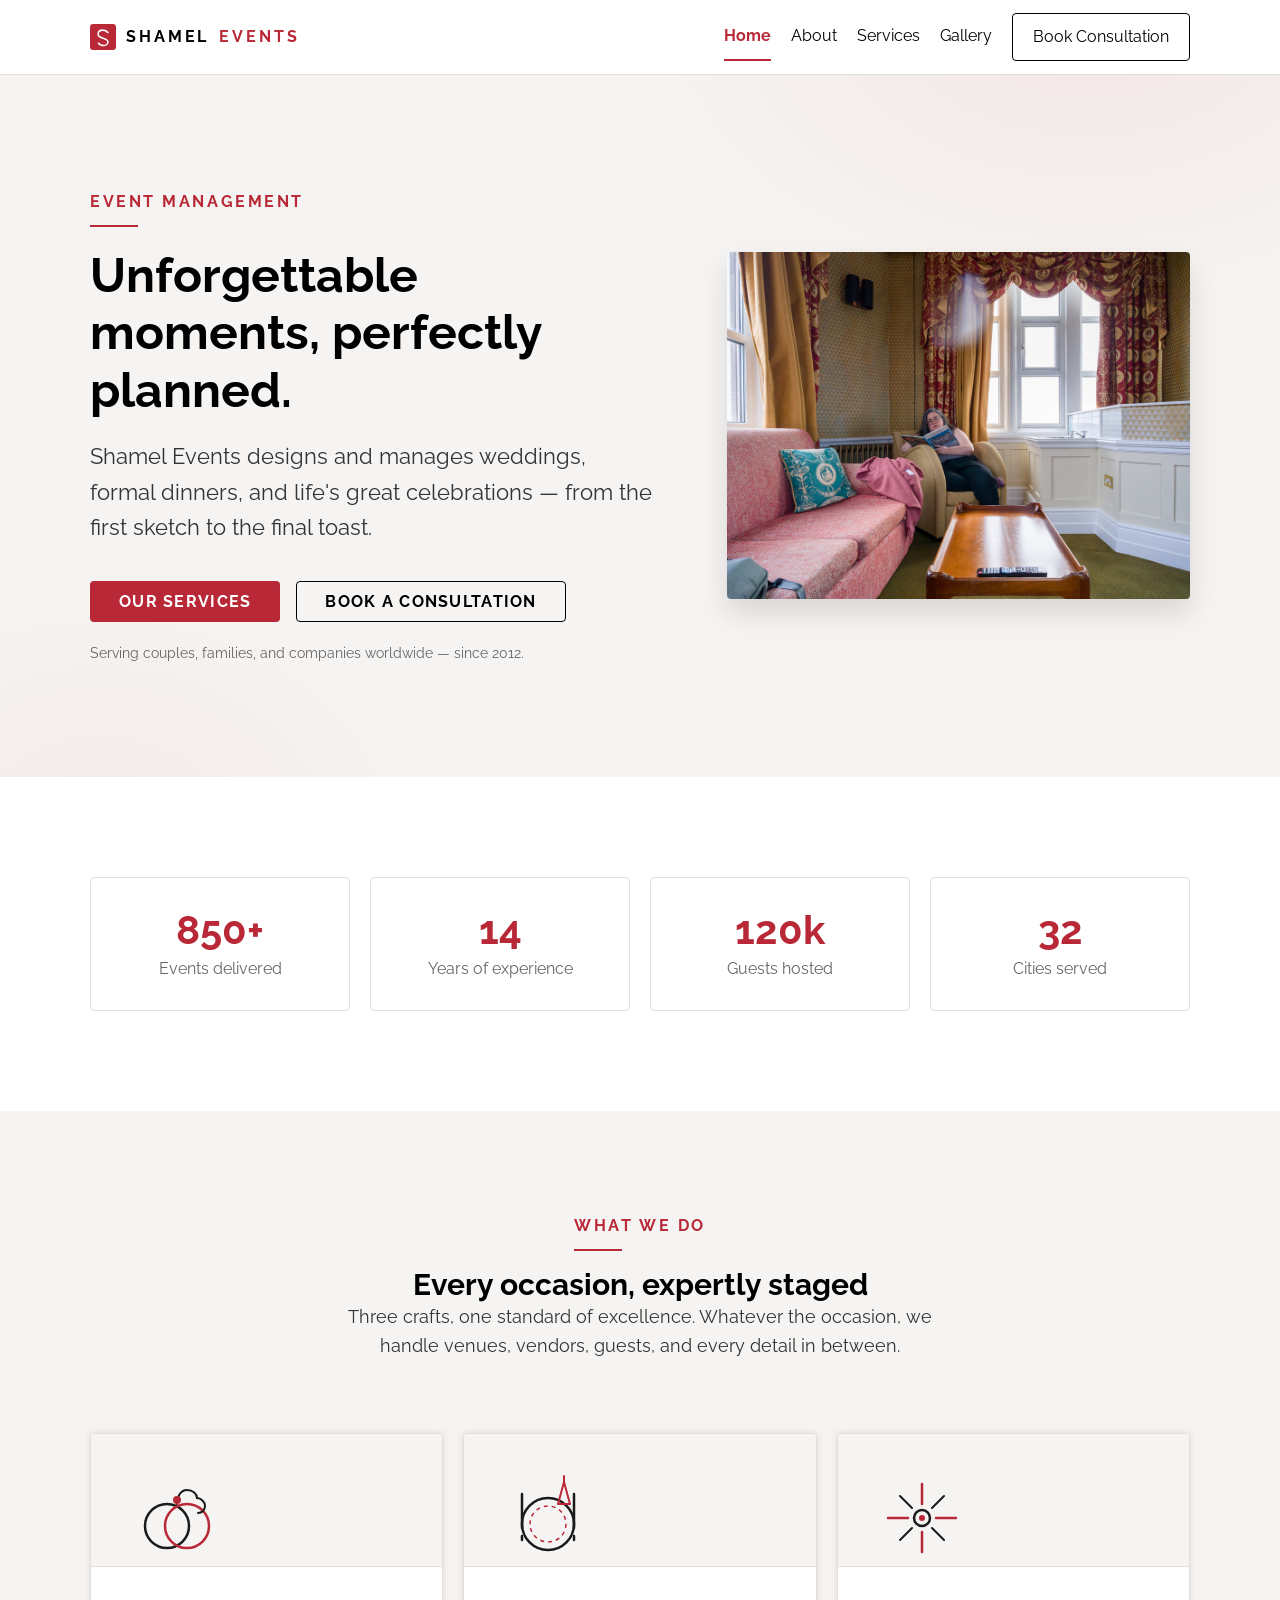
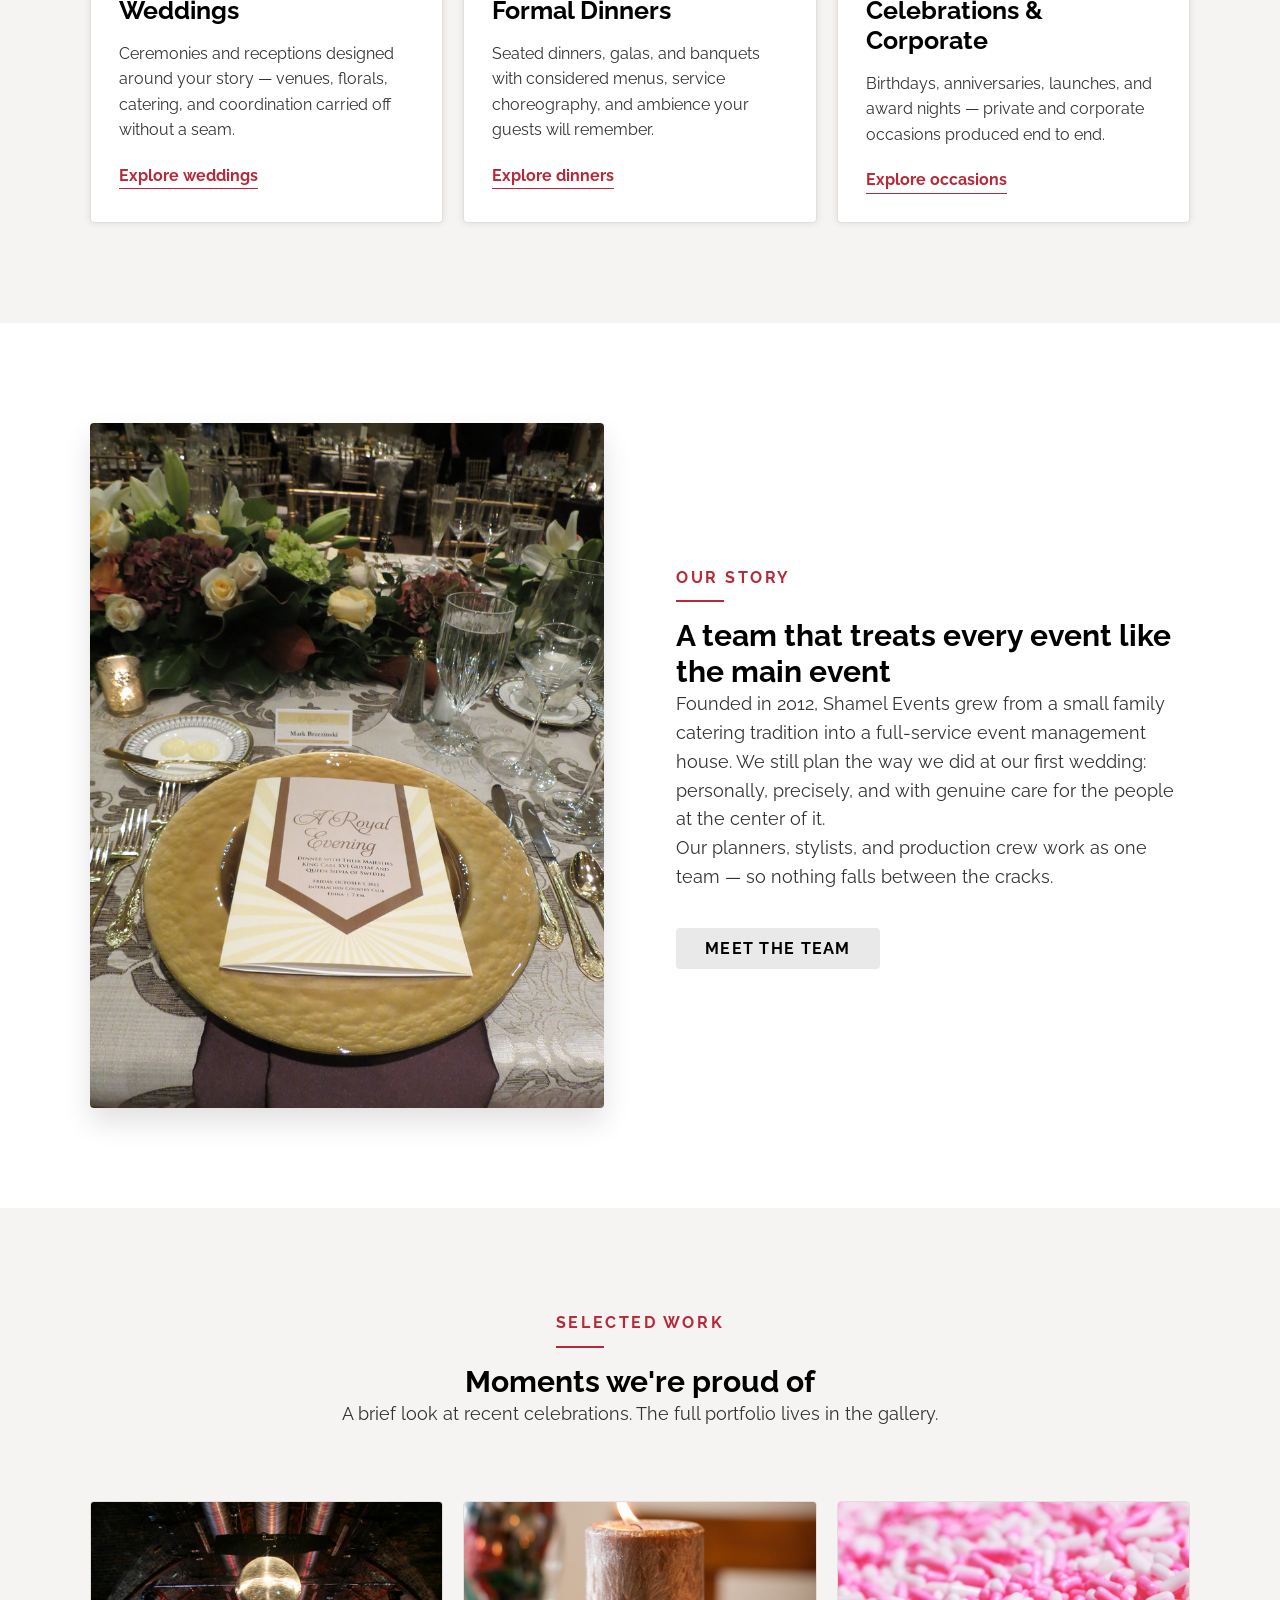
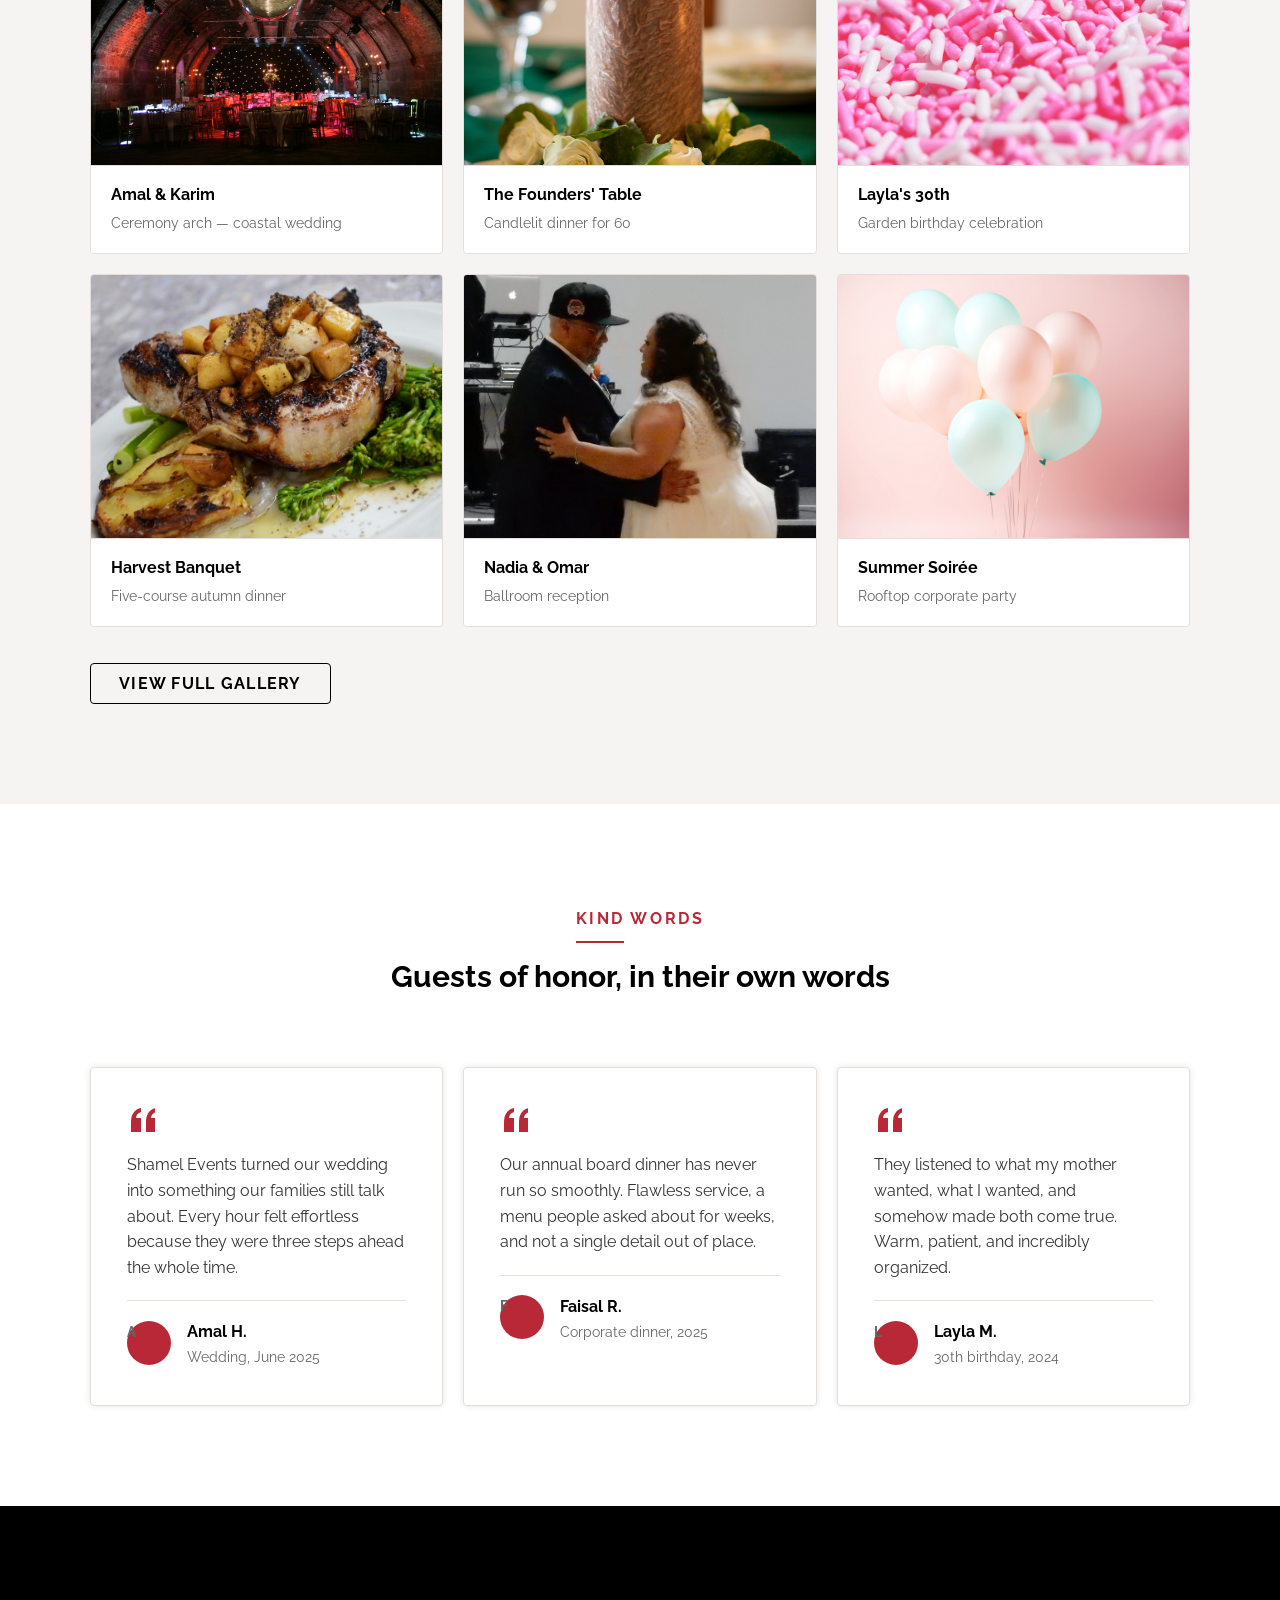
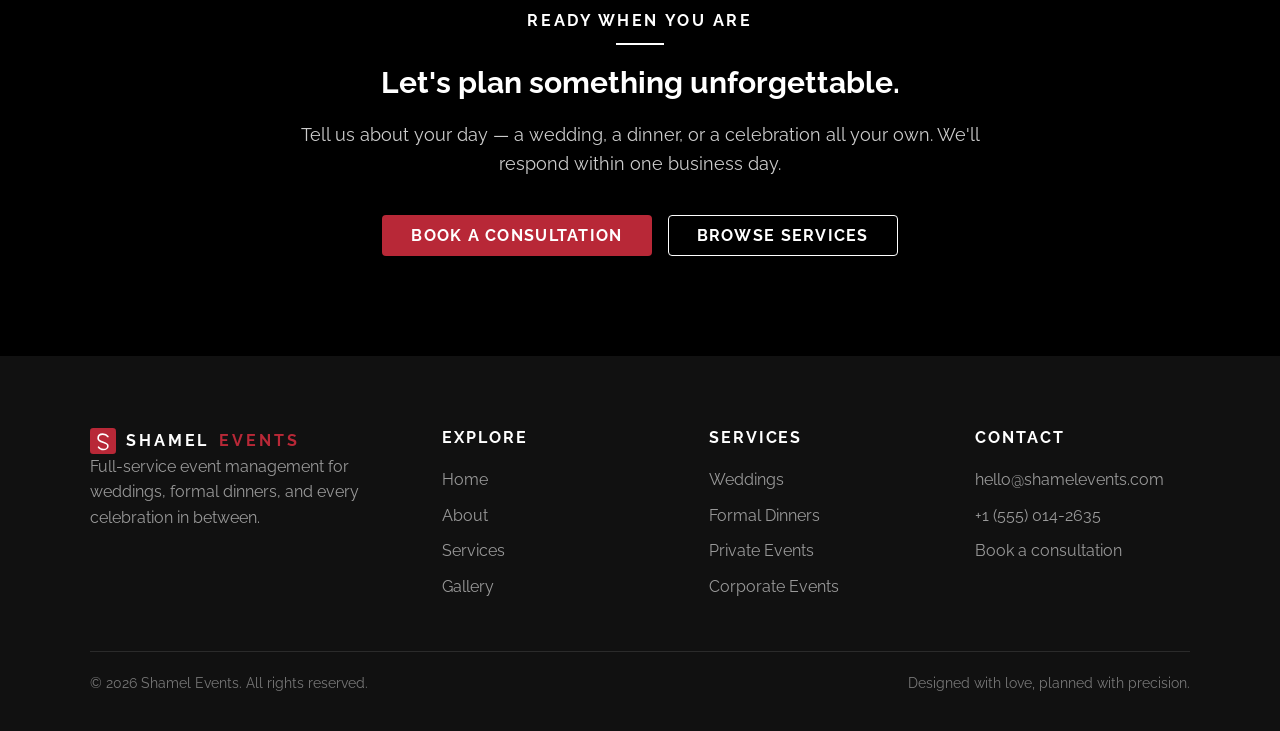
==== index.html @ ea300f50 "Initial commit: Shamel Events website" ====
<!DOCTYPE html>
<html lang="en">
<head>
  <meta charset="UTF-8">
  <meta name="viewport" content="width=device-width, initial-scale=1.0">
  <title>Shamel Events — Event Management for Weddings, Dinners &amp; Celebrations</title>
  <meta name="description" content="Shamel Events is a full-service event management company crafting unforgettable weddings, formal dinners, private parties, and corporate occasions.">
  <link rel="icon" type="image/svg+xml" href="assets/favicon.svg">
  <link rel="preconnect" href="https://fonts.googleapis.com">
  <link rel="preconnect" href="https://fonts.gstatic.com" crossorigin>
  <link href="https://fonts.googleapis.com/css2?family=Raleway:wght@400;600;700&display=swap" rel="stylesheet">
  <link rel="stylesheet" href="css/styles.css">
</head>
<body>

  <header class="site-header">
    <div class="container site-header-inner">
      <a class="brand" href="index.html" aria-label="Shamel Events — home">
        <svg class="brand-mark" viewBox="0 0 64 64" aria-hidden="true">
          <rect width="64" height="64" rx="8" fill="#b82837"/>
          <path d="M44 21c-3-4-8-6-12.5-6C25 15 20 19 20 25c0 12 24 8 24 19 0 5-5 9-11 9-5 0-9.5-2-12-6" fill="none" stroke="#ffffff" stroke-width="4" stroke-linecap="round"/>
        </svg>
        Shamel <em>Events</em>
      </a>
      <button class="nav-toggle" aria-expanded="false" aria-controls="primary-nav" aria-label="Toggle navigation">
        <span></span><span></span><span></span>
      </button>
      <nav class="site-nav" id="primary-nav" aria-label="Primary">
        <a href="index.html" aria-current="page">Home</a>
        <a href="about.html">About</a>
        <a href="services.html">Services</a>
        <a href="gallery.html">Gallery</a>
        <a class="nav-cta" href="contact.html">Book Consultation</a>
      </nav>
    </div>
  </header>

  <main>

    <!-- Hero -->
    <section class="hero" aria-labelledby="hero-title">
      <div class="container hero-inner">
        <div>
          <p class="eyebrow">Event Management</p>
          <h1 class="display" id="hero-title">Unforgettable moments, perfectly planned.</h1>
          <p class="lead">Shamel Events designs and manages weddings, formal dinners, and life's great celebrations — from the first sketch to the final toast.</p>
          <div class="hero-actions">
            <a class="btn btn-primary" href="services.html">Our Services</a>
            <a class="btn btn-outline" href="contact.html">Book a Consultation</a>
          </div>
          <p class="hero-note">Serving couples, families, and companies worldwide — since 2012.</p>
        </div>
        <div class="hero-art">
          <img src="assets/img/hero.jpg" alt="Elegant reception set up in a grand hall" width="1024" height="768">
        </div>
      </div>
    </section>

    <!-- Stats -->
    <section class="section" aria-label="Shamel Events in numbers">
      <div class="container">
        <div class="stats reveal">
          <div class="stat"><b>850+</b><span>Events delivered</span></div>
          <div class="stat"><b>14</b><span>Years of experience</span></div>
          <div class="stat"><b>120k</b><span>Guests hosted</span></div>
          <div class="stat"><b>32</b><span>Cities served</span></div>
        </div>
      </div>
    </section>

    <!-- Services -->
    <section class="section section-alt" aria-labelledby="services-title">
      <div class="container">
        <div class="section-head center">
          <p class="eyebrow">What We Do</p>
          <h2 class="section-title" id="services-title">Every occasion, expertly staged</h2>
          <p>Three crafts, one standard of excellence. Whatever the occasion, we handle venues, vendors, guests, and every detail in between.</p>
        </div>
        <div class="grid grid-3">
          <article class="card reveal">
            <div class="card-art">
              <img src="assets/icon-wedding.svg" alt="" width="96" height="96">
            </div>
            <div class="card-body">
              <h3>Weddings</h3>
              <p>Ceremonies and receptions designed around your story — venues, florals, catering, and coordination carried off without a seam.</p>
              <a class="card-link" href="services.html#weddings">Explore weddings</a>
            </div>
          </article>
          <article class="card reveal">
            <div class="card-art">
              <img src="assets/icon-dinner.svg" alt="" width="96" height="96">
            </div>
            <div class="card-body">
              <h3>Formal Dinners</h3>
              <p>Seated dinners, galas, and banquets with considered menus, service choreography, and ambience your guests will remember.</p>
              <a class="card-link" href="services.html#dinners">Explore dinners</a>
            </div>
          </article>
          <article class="card reveal">
            <div class="card-art">
              <img src="assets/icon-celebration.svg" alt="" width="96" height="96">
            </div>
            <div class="card-body">
              <h3>Celebrations &amp; Corporate</h3>
              <p>Birthdays, anniversaries, launches, and award nights — private and corporate occasions produced end to end.</p>
              <a class="card-link" href="services.html#occasions">Explore occasions</a>
            </div>
          </article>
        </div>
      </div>
    </section>

    <!-- About teaser -->
    <section class="section" aria-labelledby="about-teaser-title">
      <div class="container split">
        <div class="hero-art reveal">
          <img src="assets/img/story.jpg" alt="Long table formally set for a dinner celebration" width="768" height="1024" loading="lazy">
        </div>
        <div class="reveal">
          <p class="eyebrow">Our Story</p>
          <h2 class="section-title" id="about-teaser-title">A team that treats every event like the main event</h2>
          <p>Founded in 2012, Shamel Events grew from a small family catering tradition into a full-service event management house. We still plan the way we did at our first wedding: personally, precisely, and with genuine care for the people at the center of it.</p>
          <p>Our planners, stylists, and production crew work as one team — so nothing falls between the cracks.</p>
          <div class="hero-actions">
            <a class="btn btn-default" href="about.html">Meet the Team</a>
          </div>
        </div>
      </div>
    </section>

    <!-- Gallery preview -->
    <section class="section section-alt" aria-labelledby="gallery-title">
      <div class="container">
        <div class="section-head center">
          <p class="eyebrow">Selected Work</p>
          <h2 class="section-title" id="gallery-title">Moments we're proud of</h2>
          <p>A brief look at recent celebrations. The full portfolio lives in the gallery.</p>
        </div>
        <div class="gallery-grid reveal">
          <figure class="gallery-item">
            <div class="gallery-art"><img src="assets/img/arch.jpg" alt="Wedding ceremony arch framed with flowers" loading="lazy"></div>
            <figcaption><b>Amal &amp; Karim</b><span>Ceremony arch — coastal wedding</span></figcaption>
          </figure>
          <figure class="gallery-item">
            <div class="gallery-art"><img src="assets/img/candles.jpg" alt="Candlelit dinner table set for the evening" loading="lazy"></div>
            <figcaption><b>The Founders' Table</b><span>Candlelit dinner for 60</span></figcaption>
          </figure>
          <figure class="gallery-item">
            <div class="gallery-art"><img src="assets/img/cake.jpg" alt="Birthday cake decorated with sprinkles" loading="lazy"></div>
            <figcaption><b>Layla's 30th</b><span>Garden birthday celebration</span></figcaption>
          </figure>
          <figure class="gallery-item">
            <div class="gallery-art"><img src="assets/img/cloche.jpg" alt="Plated dinner course at a formal table" loading="lazy"></div>
            <figcaption><b>Harvest Banquet</b><span>Five-course autumn dinner</span></figcaption>
          </figure>
          <figure class="gallery-item">
            <div class="gallery-art"><img src="assets/img/dance.jpg" alt="Bride and groom sharing their first dance" loading="lazy"></div>
            <figcaption><b>Nadia &amp; Omar</b><span>Ballroom reception</span></figcaption>
          </figure>
          <figure class="gallery-item">
            <div class="gallery-art"><img src="assets/img/balloons.jpg" alt="Balloons at a birthday celebration" loading="lazy"></div>
            <figcaption><b>Summer Soirée</b><span>Rooftop corporate party</span></figcaption>
          </figure>
        </div>
        <div class="hero-actions">
          <a class="btn btn-outline" href="gallery.html">View Full Gallery</a>
        </div>
      </div>
    </section>

    <!-- Testimonials -->
    <section class="section" aria-labelledby="testimonials-title">
      <div class="container">
        <div class="section-head center">
          <p class="eyebrow">Kind Words</p>
          <h2 class="section-title" id="testimonials-title">Guests of honor, in their own words</h2>
        </div>
        <div class="grid grid-3">
          <blockquote class="quote reveal">
            <svg class="quote-mark" viewBox="0 0 28 28" aria-hidden="true"><path d="M4 18c0-8 4-13 10-14v4c-3 1-5 3-5 6h5v14H4V18zm15 0c0-8 4-13 10-14v4c-3 1-5 3-5 6h5v14h-10V18z" fill="currentColor"/></svg>
            <p>Shamel Events turned our wedding into something our families still talk about. Every hour felt effortless because they were three steps ahead the whole time.</p>
            <footer>
              <span class="quote-avatar" aria-hidden="true">A</span>
              <div><cite>Amal H.</cite><span>Wedding, June 2025</span></div>
            </footer>
          </blockquote>
          <blockquote class="quote reveal">
            <svg class="quote-mark" viewBox="0 0 28 28" aria-hidden="true"><path d="M4 18c0-8 4-13 10-14v4c-3 1-5 3-5 6h5v14H4V18zm15 0c0-8 4-13 10-14v4c-3 1-5 3-5 6h5v14h-10V18z" fill="currentColor"/></svg>
            <p>Our annual board dinner has never run so smoothly. Flawless service, a menu people asked about for weeks, and not a single detail out of place.</p>
            <footer>
              <span class="quote-avatar" aria-hidden="true">F</span>
              <div><cite>Faisal R.</cite><span>Corporate dinner, 2025</span></div>
            </footer>
          </blockquote>
          <blockquote class="quote reveal">
            <svg class="quote-mark" viewBox="0 0 28 28" aria-hidden="true"><path d="M4 18c0-8 4-13 10-14v4c-3 1-5 3-5 6h5v14H4V18zm15 0c0-8 4-13 10-14v4c-3 1-5 3-5 6h5v14h-10V18z" fill="currentColor"/></svg>
            <p>They listened to what my mother wanted, what I wanted, and somehow made both come true. Warm, patient, and incredibly organized.</p>
            <footer>
              <span class="quote-avatar" aria-hidden="true">L</span>
              <div><cite>Layla M.</cite><span>30th birthday, 2024</span></div>
            </footer>
          </blockquote>
        </div>
      </div>
    </section>

    <!-- CTA band -->
    <section class="cta-band" aria-labelledby="cta-title">
      <div class="container">
        <p class="eyebrow">Ready When You Are</p>
        <h2 id="cta-title">Let's plan something unforgettable.</h2>
        <p>Tell us about your day — a wedding, a dinner, or a celebration all your own. We'll respond within one business day.</p>
        <div class="hero-actions">
          <a class="btn btn-primary" href="contact.html">Book a Consultation</a>
          <a class="btn btn-inverse" href="services.html">Browse Services</a>
        </div>
      </div>
    </section>

  </main>

  <footer class="site-footer">
    <div class="container">
      <div class="footer-grid">
        <div class="footer-brand">
          <a class="brand" href="index.html">
            <svg class="brand-mark" viewBox="0 0 64 64" aria-hidden="true">
              <rect width="64" height="64" rx="8" fill="#b82837"/>
              <path d="M44 21c-3-4-8-6-12.5-6C25 15 20 19 20 25c0 12 24 8 24 19 0 5-5 9-11 9-5 0-9.5-2-12-6" fill="none" stroke="#ffffff" stroke-width="4" stroke-linecap="round"/>
            </svg>
            Shamel <em>Events</em>
          </a>
          <p>Full-service event management for weddings, formal dinners, and every celebration in between.</p>
        </div>
        <div>
          <h4>Explore</h4>
          <ul>
            <li><a href="index.html">Home</a></li>
            <li><a href="about.html">About</a></li>
            <li><a href="services.html">Services</a></li>
            <li><a href="gallery.html">Gallery</a></li>
          </ul>
        </div>
        <div>
          <h4>Services</h4>
          <ul>
            <li><a href="services.html#weddings">Weddings</a></li>
            <li><a href="services.html#dinners">Formal Dinners</a></li>
            <li><a href="services.html#occasions">Private Events</a></li>
            <li><a href="services.html#occasions">Corporate Events</a></li>
          </ul>
        </div>
        <div>
          <h4>Contact</h4>
          <ul>
            <li><a href="mailto:hello@shamelevents.com">hello@shamelevents.com</a></li>
            <li><a href="tel:+15550142635">+1 (555) 014-2635</a></li>
            <li><a href="contact.html">Book a consultation</a></li>
          </ul>
        </div>
      </div>
      <div class="footer-bottom">
        <p>&copy; 2026 Shamel Events. All rights reserved.</p>
        <p>Designed with love, planned with precision.</p>
      </div>
    </div>
  </footer>

  <script src="js/main.js"></script>
</body>
</html>
---- css/styles.css ----
/* ==========================================================================
   Shamel Events — Design System
   Brand language extracted from auristudio.com (Dembrandt)
   ========================================================================== */

/* --------------------------------------------------------------------------
   1. Design tokens
   -------------------------------------------------------------------------- */
:root {
  /* Colors */
  --color-primary: #b82837;
  --color-primary-hover: #dd3042;
  --color-primary-dark: #802121;
  --color-text: #000000;
  --color-text-soft: #333333;
  --color-text-muted: #666666;
  --color-bg: #ffffff;
  --color-bg-alt: #f6f4f2;
  --color-surface: #e9e9e9;
  --color-border: #cccccc;
  --color-border-soft: #e3ded9;
  --color-focus: #cc3300;

  /* Typography */
  --font-family: "Raleway", "Open Sans", "Helvetica Neue", Helvetica, Arial, sans-serif;
  --text-display-size: 48px;
  --text-h1-size: 40px;
  --text-h2-size: 30px;
  --text-h3-size: 25px;
  --text-lead-size: 22px;
  --text-body-size: 18px;
  --text-small-size: 16px;
  --text-caption-size: 14px;
  --text-btn-size: 20px;
  --leading-tight: 1.2;
  --leading-body: 1.6;

  /* Spacing — 4px base grid */
  --space-1: 4px;
  --space-2: 8px;
  --space-3: 12px;
  --space-4: 16px;
  --space-5: 20px;
  --space-7: 28px;
  --space-9: 36px;
  --space-13: 52px;
  --space-18: 72px;
  --space-25: 100px;
  --space-28: 112px;
  --gutter: 20px;
  --container: 1140px;

  /* Shape */
  --radius: 4px;

  /* Elevation */
  --shadow-card: 0 0 7px rgba(0, 0, 0, 0.1);
  --shadow-deep: 0 0 11px rgba(0, 0, 0, 0.5);

  /* Motion */
  --duration-fast: 0.1s;
  --duration: 0.2s;
  --duration-slow: 0.3s;
  --duration-slower: 0.5s;
  --ease: ease-in-out;

  /* Structure */
  --header-height: 74px;
}

/* --------------------------------------------------------------------------
   2. Base & reset
   -------------------------------------------------------------------------- */
*,
*::before,
*::after {
  box-sizing: border-box;
  margin: 0;
  padding: 0;
}

html {
  scroll-behavior: smooth;
  -webkit-text-size-adjust: 100%;
}

body {
  font-family: var(--font-family);
  font-size: var(--text-body-size);
  font-weight: 400;
  line-height: var(--leading-body);
  color: var(--color-text-soft);
  background-color: var(--color-bg);
  -webkit-font-smoothing: antialiased;
}

img,
svg {
  display: block;
  max-width: 100%;
}

ul,
ol {
  list-style: none;
}

a {
  color: var(--color-primary);
  text-decoration: none;
  transition: color var(--duration) var(--ease);
}

a:hover {
  color: var(--color-primary-hover);
}

:focus-visible {
  outline: 2px solid var(--color-primary);
  outline-offset: 2px;
}

::selection {
  background: var(--color-primary);
  color: #ffffff;
}

/* --------------------------------------------------------------------------
   3. Typography
   -------------------------------------------------------------------------- */
h1,
h2,
h3,
h4,
h5,
h6 {
  font-weight: 700;
  line-height: var(--leading-tight);
  color: var(--color-text);
}

.display {
  font-size: var(--text-display-size);
  font-weight: 700;
  line-height: var(--leading-tight);
}

h1 {
  font-size: var(--text-h1-size);
}

h2 {
  font-size: var(--text-h2-size);
}

h3 {
  font-size: var(--text-h3-size);
}

h4 {
  font-size: 20px;
}

.lead {
  font-size: var(--text-lead-size);
  line-height: var(--leading-body);
}

.small {
  font-size: var(--text-small-size);
}

.caption {
  font-size: var(--text-caption-size);
  line-height: 1.43;
  color: var(--color-text-muted);
}

.eyebrow {
  display: inline-block;
  font-size: var(--text-small-size);
  font-weight: 700;
  letter-spacing: 0.16em;
  text-transform: uppercase;
  color: var(--color-primary);
}

.eyebrow::after {
  content: "";
  display: block;
  width: 48px;
  height: 2px;
  margin-top: 10px;
  background: var(--color-primary);
}

.section-title {
  margin-top: var(--space-4);
}

.text-center {
  text-align: center;
}

.text-center .eyebrow::after {
  margin-left: auto;
  margin-right: auto;
}

/* --------------------------------------------------------------------------
   4. Layout
   -------------------------------------------------------------------------- */
.container {
  width: 100%;
  max-width: var(--container);
  margin-inline: auto;
  padding-inline: var(--gutter);
}

.section {
  padding-block: var(--space-25);
}

.section-alt {
  background: var(--color-bg-alt);
}

.section-head {
  max-width: 640px;
  margin-bottom: var(--space-18);
}

.section-head.center {
  margin-inline: auto;
  text-align: center;
}

.grid {
  display: grid;
  gap: var(--space-5);
}

.grid-3 {
  grid-template-columns: repeat(3, 1fr);
}

.grid-2 {
  grid-template-columns: repeat(2, 1fr);
}

.grid-4 {
  grid-template-columns: repeat(4, 1fr);
}

.split {
  display: grid;
  grid-template-columns: repeat(2, 1fr);
  gap: var(--space-18);
  align-items: center;
}

/* --------------------------------------------------------------------------
   5. Buttons
   -------------------------------------------------------------------------- */
.btn {
  display: inline-block;
  padding: 10px var(--space-7);
  border: 1px solid transparent;
  border-radius: var(--radius);
  font-family: var(--font-family);
  font-size: var(--text-small-size);
  font-weight: 700;
  letter-spacing: 0.08em;
  text-transform: uppercase;
  line-height: var(--leading-tight);
  text-align: center;
  cursor: pointer;
  transition:
    background-color var(--duration-slow) ease,
    color var(--duration-slow) ease,
    border-color var(--duration-slow) ease,
    transform var(--duration-slow) ease;
}

.btn:hover {
  transform: translateY(-2px);
}

.btn:active {
  transform: translateY(0);
}

/* Observed on source: #E9E9E9 surface, black text, 4px radius, 700 weight */
.btn-default {
  background: var(--color-surface);
  color: var(--color-text);
}

.btn-default:hover {
  background: #dcdcdc;
  color: var(--color-text);
}

/* Brand CTA derived from the primary red accent */
.btn-primary {
  background: var(--color-primary);
  color: #ffffff;
}

.btn-primary:hover {
  background: var(--color-primary-hover);
  color: #ffffff;
}

/* Observed on source: 1px solid black outline on buttons */
.btn-outline {
  background: transparent;
  color: var(--color-text);
  border-color: var(--color-text);
}

.btn-outline:hover {
  background: var(--color-text);
  color: #ffffff;
}

/* White variant observed on dark surfaces */
.btn-inverse {
  background: transparent;
  color: #ffffff;
  border-color: #ffffff;
}

.btn-inverse:hover {
  background: #ffffff;
  color: var(--color-text);
}

.btn-block {
  display: block;
  width: 100%;
}

/* --------------------------------------------------------------------------
   6. Header & navigation
   -------------------------------------------------------------------------- */
.site-header {
  position: sticky;
  top: 0;
  z-index: 100;
  background: rgba(255, 255, 255, 0.96);
  border-bottom: 1px solid var(--color-border-soft);
}

.site-header-inner {
  display: flex;
  align-items: center;
  justify-content: space-between;
  gap: var(--space-5);
  min-height: var(--header-height);
}

.brand {
  display: flex;
  align-items: baseline;
  gap: 10px;
  color: var(--color-text);
  font-weight: 700;
  font-size: var(--text-small-size);
  letter-spacing: 0.18em;
  text-transform: uppercase;
}

.brand em {
  font-style: normal;
  color: var(--color-primary);
}

.brand-mark {
  width: 26px;
  height: 26px;
  align-self: center;
  flex: none;
}

.site-nav {
  display: flex;
  align-items: center;
  gap: var(--space-5);
}

.site-nav a {
  color: var(--color-text);
  font-size: var(--text-small-size);
  font-weight: 400;
  padding: 10px 0;
  border-bottom: 2px solid transparent;
}

.site-nav a:hover,
.site-nav a:focus-visible {
  color: var(--color-primary);
}

.site-nav a[aria-current="page"] {
  color: var(--color-primary);
  font-weight: 700;
  border-bottom-color: var(--color-primary);
}

.nav-cta {
  padding: 10px var(--space-5) !important;
  border: 1px solid var(--color-text);
  border-radius: var(--radius);
  border-bottom: 1px solid var(--color-text) !important;
}

.nav-cta:hover {
  background: var(--color-text);
  color: #ffffff !important;
}

.nav-toggle {
  display: none;
  flex-direction: column;
  justify-content: center;
  gap: 5px;
  width: 44px;
  height: 44px;
  padding: 10px;
  background: none;
  border: 0;
  cursor: pointer;
}

.nav-toggle span {
  display: block;
  width: 100%;
  height: 2px;
  background: var(--color-text);
  transition: transform var(--duration) var(--ease), opacity var(--duration) var(--ease);
}

.nav-toggle[aria-expanded="true"] span:nth-child(1) {
  transform: translateY(7px) rotate(45deg);
}

.nav-toggle[aria-expanded="true"] span:nth-child(2) {
  opacity: 0;
}

.nav-toggle[aria-expanded="true"] span:nth-child(3) {
  transform: translateY(-7px) rotate(-45deg);
}

/* --------------------------------------------------------------------------
   7. Hero
   -------------------------------------------------------------------------- */
.hero {
  position: relative;
  overflow: hidden;
  padding-block: var(--space-28);
  background:
    radial-gradient(ellipse 720px 480px at 85% -10%, rgba(184, 40, 55, 0.07), transparent 65%),
    radial-gradient(ellipse 560px 420px at 8% 108%, rgba(184, 40, 55, 0.05), transparent 60%),
    var(--color-bg-alt);
}

.hero-inner {
  display: grid;
  grid-template-columns: 1.1fr 0.9fr;
  gap: var(--space-18);
  align-items: center;
}

.hero h1 {
  margin-top: var(--space-5);
  margin-bottom: var(--space-5);
}

.hero p {
  max-width: 32em;
}

.hero-actions {
  display: flex;
  flex-wrap: wrap;
  gap: var(--space-4);
  margin-top: var(--space-9);
}

.hero-art {
  position: relative;
}

.hero-art svg {
  width: 100%;
  height: auto;
}

.hero-art img {
  width: 100%;
  height: auto;
  border-radius: var(--radius);
  box-shadow: 0 14px 28px rgba(0, 0, 0, 0.12);
}

.hero-note {
  margin-top: var(--space-5);
  font-size: var(--text-caption-size);
  color: var(--color-text-muted);
}

/* --------------------------------------------------------------------------
   8. Cards & services
   -------------------------------------------------------------------------- */
.card {
  background: var(--color-bg);
  border: 1px solid var(--color-border-soft);
  border-radius: var(--radius);
  box-shadow: var(--shadow-card);
  transition: transform var(--duration-slow) var(--ease), box-shadow var(--duration-slow) var(--ease);
}

.card:hover {
  transform: translateY(-4px);
  box-shadow: 0 14px 28px rgba(0, 0, 0, 0.12);
}

.card-art {
  padding: var(--space-9) var(--space-9) 0;
  background: var(--color-bg-alt);
  border-bottom: 1px solid var(--color-border-soft);
  border-radius: var(--radius) var(--radius) 0 0;
  text-align: center;
}

.card-art svg {
  margin-inline: auto;
  width: 96px;
  height: 96px;
}

.card-body {
  padding: var(--space-7);
}

.card-body h3 {
  margin-bottom: var(--space-4);
}

.card-body p {
  font-size: var(--text-small-size);
}

.card-link {
  display: inline-block;
  margin-top: var(--space-5);
  font-weight: 700;
  font-size: var(--text-small-size);
  border-bottom: 1px solid var(--color-primary);
}

.card-link:hover {
  color: var(--color-primary-hover);
}

/* Service detail rows */
.service-row {
  display: grid;
  grid-template-columns: 0.9fr 1.1fr;
  gap: var(--space-18);
  align-items: center;
  padding-block: var(--space-18);
}

.service-row + .service-row {
  border-top: 1px solid var(--color-border-soft);
}

.service-art {
  background: var(--color-bg-alt);
  border: 1px solid var(--color-border-soft);
  border-radius: var(--radius);
  padding: var(--space-13);
  text-align: center;
}

.service-art svg {
  margin-inline: auto;
  width: 140px;
  height: 140px;
}

.service-row ul {
  margin-top: var(--space-5);
  display: grid;
  gap: 10px;
}

.service-row li {
  position: relative;
  padding-left: var(--space-5);
  font-size: var(--text-small-size);
}

.service-row li::before {
  content: "";
  position: absolute;
  left: 0;
  top: 10px;
  width: 8px;
  height: 2px;
  background: var(--color-primary);
}

/* --------------------------------------------------------------------------
   9. Stats
   -------------------------------------------------------------------------- */
.stats {
  display: grid;
  grid-template-columns: repeat(4, 1fr);
  gap: var(--space-5);
}

.stat {
  text-align: center;
  padding: var(--space-7);
  border: 1px solid var(--color-border-soft);
  border-radius: var(--radius);
  background: var(--color-bg);
}

.stat b {
  display: block;
  font-size: var(--text-h1-size);
  font-weight: 700;
  line-height: var(--leading-tight);
  color: var(--color-primary);
}

.stat span {
  font-size: var(--text-small-size);
  color: var(--color-text-muted);
}

/* --------------------------------------------------------------------------
   10. Gallery
   -------------------------------------------------------------------------- */
.filter-bar {
  display: flex;
  flex-wrap: wrap;
  justify-content: center;
  gap: var(--space-3);
  margin-bottom: var(--space-13);
}

.filter-btn {
  padding: 10px var(--space-5);
  border: 1px solid var(--color-border);
  border-radius: var(--radius);
  background: var(--color-bg);
  font-family: var(--font-family);
  font-size: var(--text-caption-size);
  font-weight: 700;
  letter-spacing: 0.08em;
  text-transform: uppercase;
  color: var(--color-text-soft);
  cursor: pointer;
  transition:
    background-color var(--duration-slow) ease,
    color var(--duration-slow) ease,
    border-color var(--duration-slow) ease;
}

.filter-btn:hover {
  border-color: var(--color-primary);
  color: var(--color-primary);
}

.filter-btn.is-active {
  background: var(--color-primary);
  border-color: var(--color-primary);
  color: #ffffff;
}

.gallery-grid {
  display: grid;
  grid-template-columns: repeat(3, 1fr);
  gap: var(--space-5);
}

.gallery-item {
  border: 1px solid var(--color-border-soft);
  border-radius: var(--radius);
  overflow: hidden;
  background: var(--color-bg-alt);
  transition: transform var(--duration-slow) var(--ease), box-shadow var(--duration-slow) var(--ease);
}

.gallery-item:hover {
  transform: translateY(-4px);
  box-shadow: 0 14px 28px rgba(0, 0, 0, 0.12);
}

.gallery-item figure {
  margin: 0;
}

.gallery-art {
  aspect-ratio: 4 / 3;
  display: flex;
  align-items: center;
  justify-content: center;
  background: var(--color-bg-alt);
}

.gallery-art svg {
  width: 100%;
  height: 100%;
}

.gallery-art img {
  width: 100%;
  height: 100%;
  object-fit: cover;
}

.gallery-item figcaption {
  padding: var(--space-4) var(--space-5);
  border-top: 1px solid var(--color-border-soft);
  background: var(--color-bg);
}

.gallery-item figcaption b {
  display: block;
  font-size: var(--text-small-size);
  font-weight: 700;
  color: var(--color-text);
}

.gallery-item figcaption span {
  font-size: var(--text-caption-size);
  color: var(--color-text-muted);
}

/* --------------------------------------------------------------------------
   11. Testimonials
   -------------------------------------------------------------------------- */
.quote {
  padding: var(--space-9);
  background: var(--color-bg);
  border: 1px solid var(--color-border-soft);
  border-radius: var(--radius);
  box-shadow: var(--shadow-card);
  display: flex;
  flex-direction: column;
  gap: var(--space-5);
}

.quote-mark {
  width: 28px;
  height: 28px;
  color: var(--color-primary);
}

.quote p {
  font-size: var(--text-small-size);
  color: var(--color-text-soft);
}

.quote footer {
  border-top: 1px solid var(--color-border-soft);
  padding-top: var(--space-4);
  display: flex;
  align-items: center;
  gap: var(--space-4);
}

.quote-avatar {
  width: 44px;
  height: 44px;
  border-radius: 50%;
  background: var(--color-primary);
  color: #ffffff;
  display: flex;
  align-items: center;
  justify-content: center;
  font-weight: 700;
  font-size: var(--text-caption-size);
  flex: none;
}

.quote cite {
  font-style: normal;
  font-weight: 700;
  font-size: var(--text-small-size);
  color: var(--color-text);
}

.quote span {
  display: block;
  font-size: var(--text-caption-size);
  color: var(--color-text-muted);
}

/* --------------------------------------------------------------------------
   12. Forms
   -------------------------------------------------------------------------- */
.form-grid {
  display: grid;
  grid-template-columns: repeat(2, 1fr);
  gap: var(--space-5);
}

.form-field {
  display: flex;
  flex-direction: column;
  gap: 6px;
}

.form-field-full {
  grid-column: 1 / -1;
}

label {
  font-size: var(--text-caption-size);
  font-weight: 700;
  letter-spacing: 0.06em;
  text-transform: uppercase;
  color: var(--color-text);
}

/* Observed on source: 1px solid #CCC, 4px radius, 10px padding, #333 text */
input,
select,
textarea {
  width: 100%;
  padding: 10px;
  border: 1px solid var(--color-border);
  border-radius: var(--radius);
  background: var(--color-bg);
  color: var(--color-text-soft);
  font-family: var(--font-family);
  font-size: var(--text-small-size);
  line-height: var(--leading-tight);
  transition: border-color var(--duration) var(--ease);
}

textarea {
  min-height: 140px;
  resize: vertical;
}

input:focus,
select:focus,
textarea:focus {
  outline: none;
  border-color: var(--color-focus);
}

.form-note {
  grid-column: 1 / -1;
  font-size: var(--text-caption-size);
  color: var(--color-text-muted);
}

.form-status {
  display: none;
  margin-top: var(--space-5);
  padding: var(--space-4) var(--space-5);
  border: 1px solid var(--color-primary);
  border-radius: var(--radius);
  background: rgba(184, 40, 55, 0.06);
  color: var(--color-primary-dark);
  font-size: var(--text-small-size);
}

.form-status.is-visible {
  display: block;
}

/* --------------------------------------------------------------------------
   13. Contact details
   -------------------------------------------------------------------------- */
.detail-list {
  display: grid;
  gap: var(--space-7);
}

.detail-list h3 {
  font-size: var(--text-small-size);
  letter-spacing: 0.1em;
  text-transform: uppercase;
  color: var(--color-primary);
  margin-bottom: 6px;
}

.detail-list a {
  color: var(--color-text-soft);
  border-bottom: 1px solid var(--color-border);
}

.detail-list a:hover {
  color: var(--color-primary);
  border-bottom-color: var(--color-primary);
}

/* --------------------------------------------------------------------------
   14. CTA band & footer
   -------------------------------------------------------------------------- */
.cta-band {
  background: var(--color-text);
  color: #ffffff;
  padding-block: var(--space-25);
  text-align: center;
}

.cta-band .eyebrow {
  color: #ffffff;
}

.cta-band .eyebrow::after {
  margin-left: auto;
  margin-right: auto;
  background: #ffffff;
}

.cta-band h2 {
  color: #ffffff;
  max-width: 18em;
  margin: var(--space-5) auto var(--space-5);
}

.cta-band p {
  max-width: 38em;
  margin-inline: auto;
  color: #cccccc;
}

.cta-band .hero-actions {
  justify-content: center;
}

.site-footer {
  background: #111111;
  color: #999999;
  padding-block: var(--space-18) var(--space-9);
  font-size: var(--text-small-size);
}

.footer-grid {
  display: grid;
  grid-template-columns: 1.4fr 1fr 1fr 1fr;
  gap: var(--space-13);
}

.site-footer h4 {
  color: #ffffff;
  font-size: var(--text-small-size);
  letter-spacing: 0.12em;
  text-transform: uppercase;
  margin-bottom: var(--space-5);
}

.site-footer ul {
  display: grid;
  gap: 10px;
}

.site-footer a {
  color: #999999;
}

.site-footer a:hover {
  color: #ffffff;
}

.footer-brand .brand {
  color: #ffffff;
}

.footer-bottom {
  display: flex;
  flex-wrap: wrap;
  justify-content: space-between;
  gap: var(--space-4);
  margin-top: var(--space-13);
  padding-top: var(--space-5);
  border-top: 1px solid #2b2b2b;
  font-size: var(--text-caption-size);
  color: #777777;
}

.footer-bottom a {
  color: #777777;
}

.footer-bottom a:hover {
  color: #ffffff;
}

/* --------------------------------------------------------------------------
   15. Reveal on scroll
   -------------------------------------------------------------------------- */
.reveal {
  opacity: 0;
  transform: translateY(16px);
  transition:
    opacity var(--duration-slower) var(--ease),
    transform var(--duration-slower) var(--ease);
}

.reveal.is-visible {
  opacity: 1;
  transform: none;
}

@media (prefers-reduced-motion: reduce) {
  html {
    scroll-behavior: auto;
  }

  .reveal {
    opacity: 1;
    transform: none;
    transition: none;
  }

  .btn,
  .card,
  .gallery-item {
    transition: none;
  }
}

/* --------------------------------------------------------------------------
   16. Page hero (inner pages)
   -------------------------------------------------------------------------- */
.page-hero {
  padding-block: var(--space-25) var(--space-18);
  background: var(--color-bg-alt);
  border-bottom: 1px solid var(--color-border-soft);
}

.page-hero h1 {
  margin-top: var(--space-5);
  max-width: 16em;
}

.page-hero p {
  margin-top: var(--space-5);
  max-width: 38em;
  font-size: var(--text-lead-size);
}

.breadcrumb {
  font-size: var(--text-caption-size);
  color: var(--color-text-muted);
}

.breadcrumb a {
  color: var(--color-text-muted);
}

.breadcrumb a:hover {
  color: var(--color-primary);
}

/* --------------------------------------------------------------------------
   17. Responsive — source breakpoints 1024 / 650 / 480
   -------------------------------------------------------------------------- */
@media (max-width: 1024px) {
  .hero-inner,
  .split {
    grid-template-columns: 1fr;
    gap: var(--space-13);
  }

  .hero-art {
    max-width: 480px;
  }

  .grid-4,
  .stats {
    grid-template-columns: repeat(2, 1fr);
  }

  .service-row {
    grid-template-columns: 1fr;
    gap: var(--space-9);
  }

  .footer-grid {
    grid-template-columns: repeat(2, 1fr);
    gap: var(--space-9);
  }
}

@media (max-width: 650px) {
  :root {
    --text-display-size: 39px;
    --text-h1-size: 30px;
    --text-h2-size: 25px;
    --text-h3-size: 20px;
    --text-lead-size: 20px;
    --text-body-size: var(--text-small-size);
    --space-25: 72px;
    --space-28: 88px;
  }

  .nav-toggle {
    display: flex;
  }

  .site-nav {
    position: absolute;
    top: 100%;
    left: 0;
    right: 0;
    flex-direction: column;
    align-items: stretch;
    gap: 0;
    background: var(--color-bg);
    border-bottom: 1px solid var(--color-border-soft);
    box-shadow: 0 11px 22px rgba(0, 0, 0, 0.08);
    padding: 0 var(--gutter) var(--space-5);
  }

  .site-nav.is-open {
    display: flex;
  }

  .site-nav:not(.is-open) {
    display: none;
  }

  .site-nav a {
    padding: var(--space-4) 0;
    border-bottom: 1px solid var(--color-border-soft);
  }

  .nav-cta {
    margin-top: var(--space-4);
    text-align: center;
    border-bottom: 1px solid var(--color-text) !important;
  }

  .grid-3,
  .grid-2 {
    grid-template-columns: 1fr;
  }

  .gallery-grid {
    grid-template-columns: repeat(2, 1fr);
  }

  .form-grid {
    grid-template-columns: 1fr;
  }

  .footer-grid {
    grid-template-columns: 1fr;
    gap: var(--space-9);
  }
}

@media (max-width: 480px) {
  :root {
    --text-display-size: 30px;
    --gutter: 16px;
  }

  .gallery-grid,
  .grid-4,
  .stats {
    grid-template-columns: 1fr;
  }

  .hero-actions .btn {
    width: 100%;
  }
}
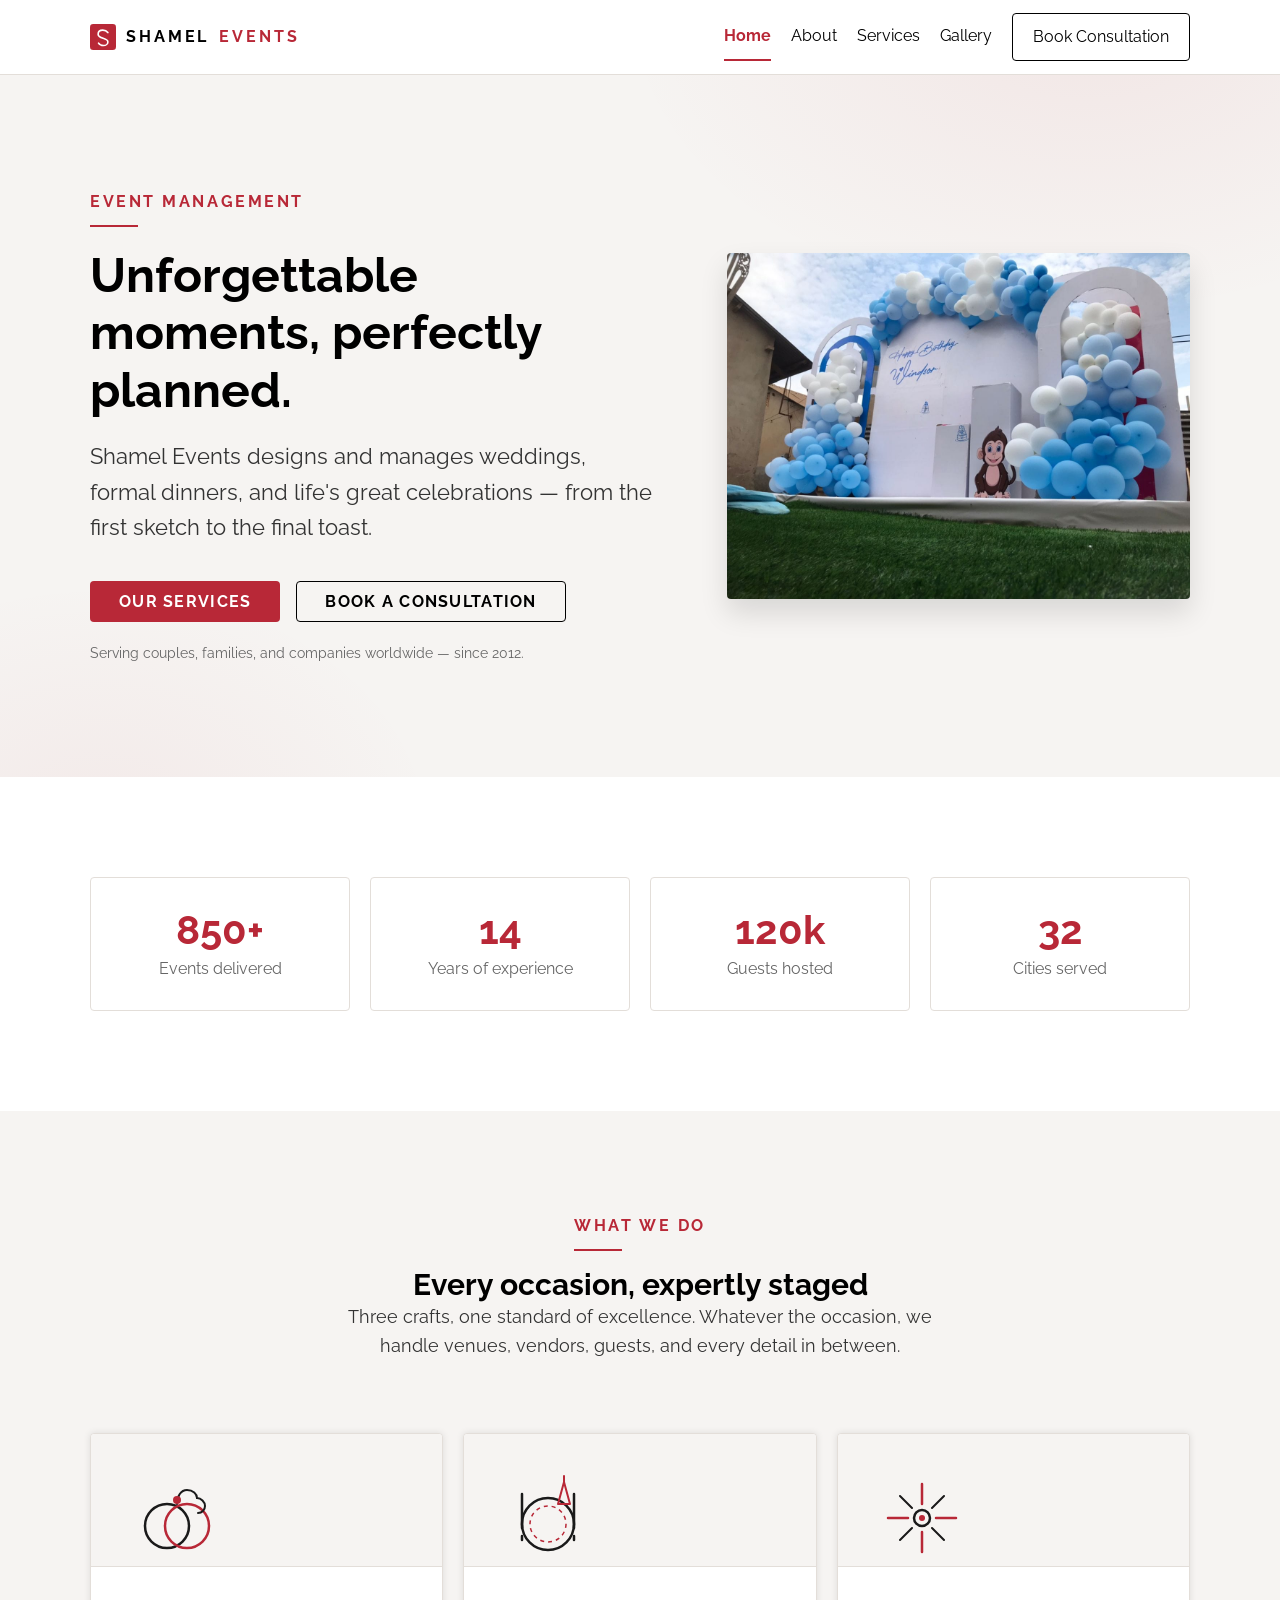
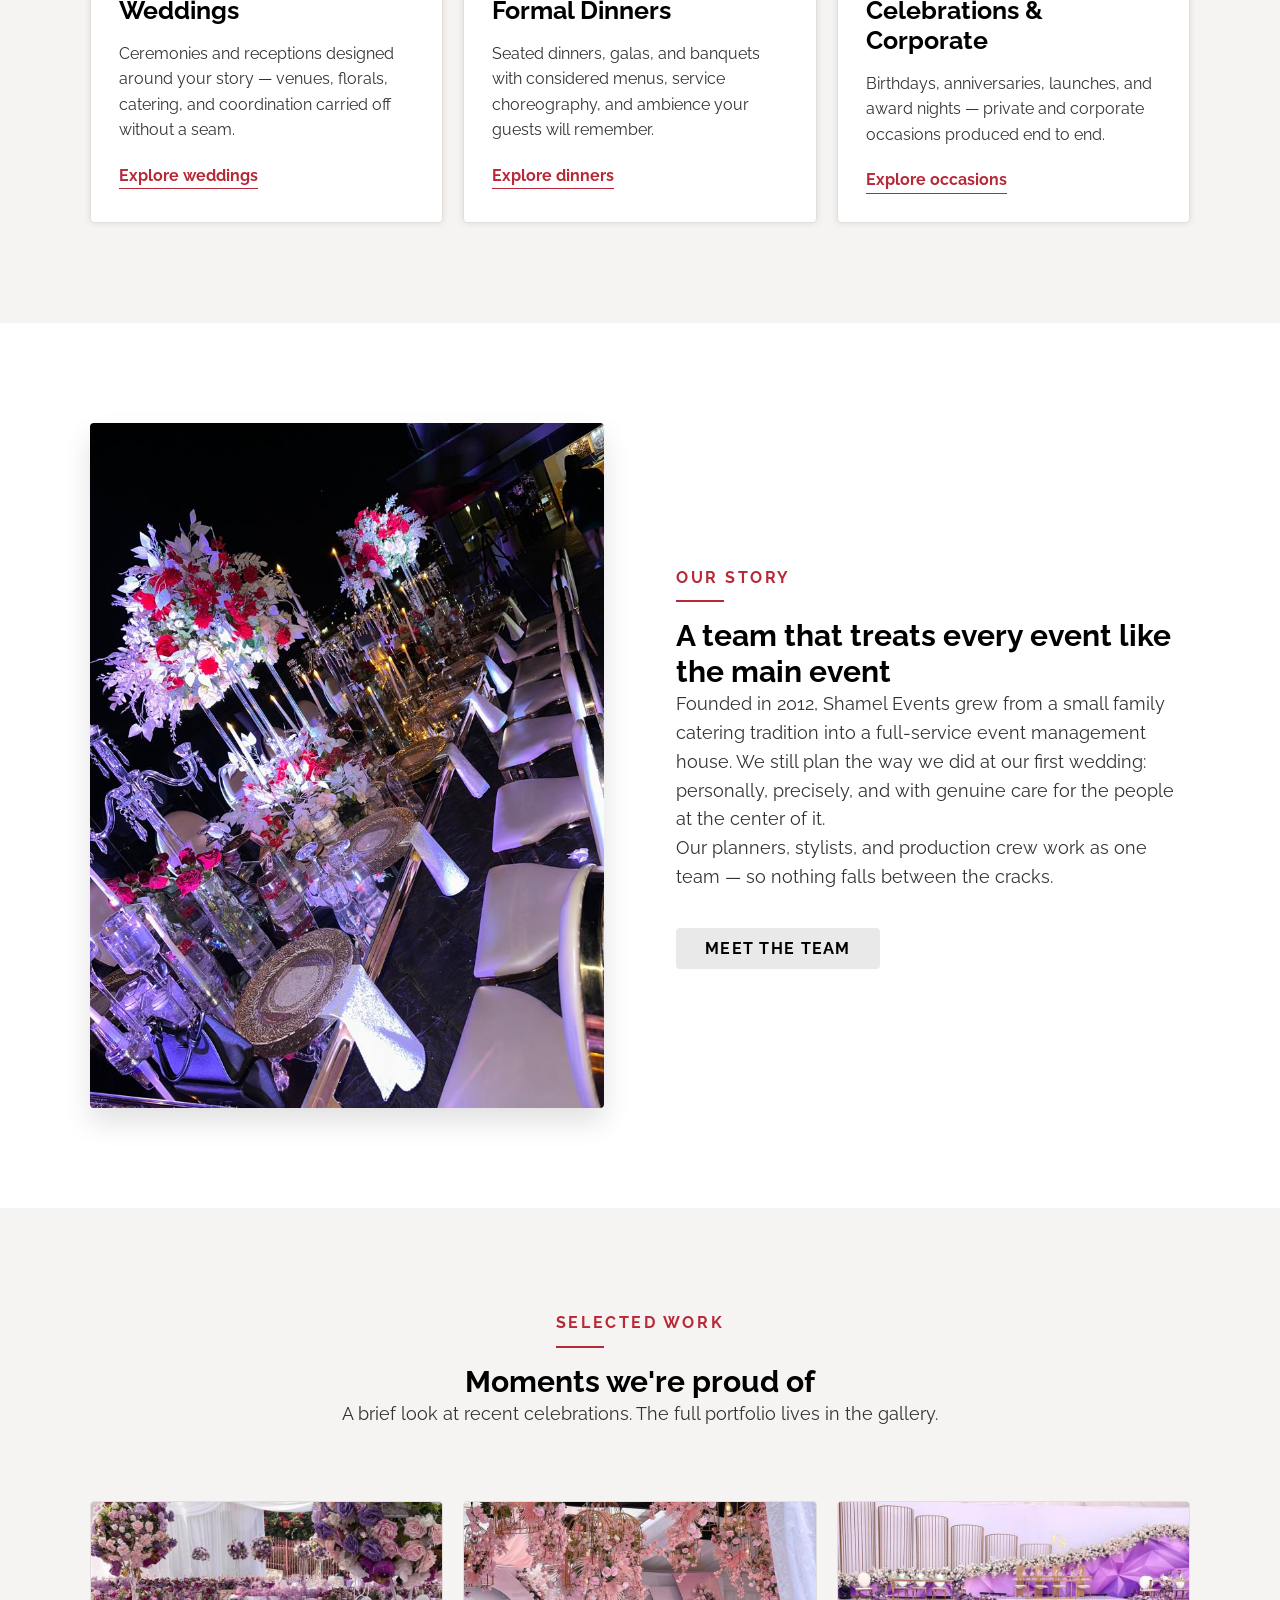
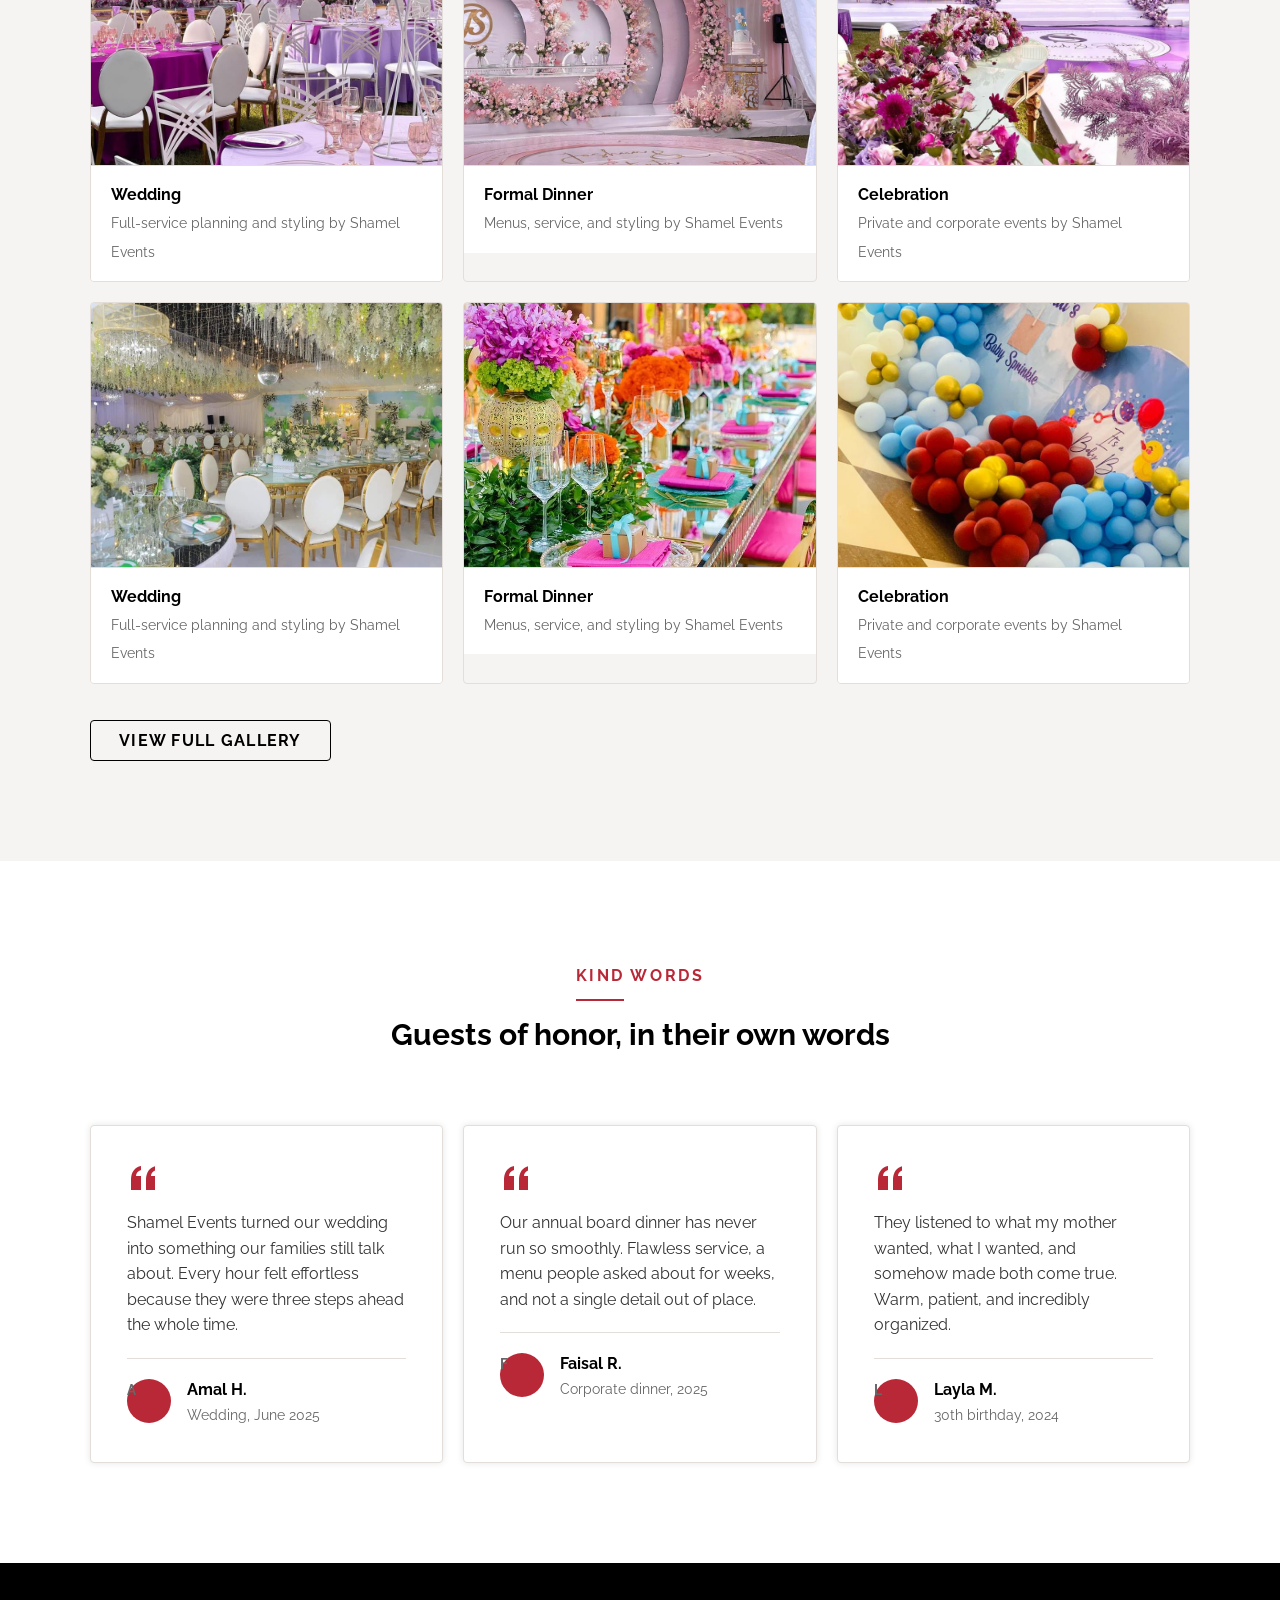
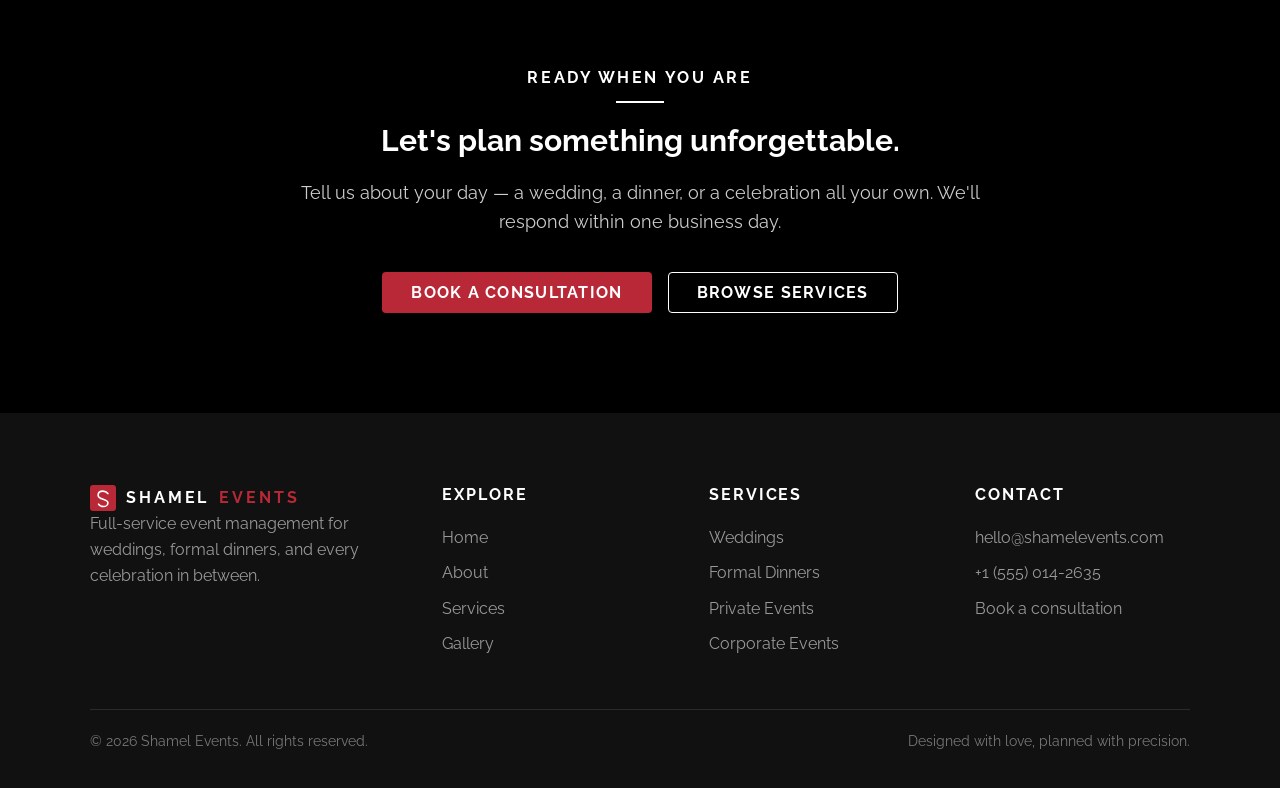
==== commit 0a9f55b0: "Replace placeholder media with real event photos and videos" ====
--- a/index.html
+++ b/index.html
@@ -51,7 +51,7 @@
           <p class="hero-note">Serving couples, families, and companies worldwide — since 2012.</p>
         </div>
         <div class="hero-art">
-          <img src="assets/img/hero.jpg" alt="Elegant reception set up in a grand hall" width="1024" height="768">
+          <img src="assets/img/hero.jpg" alt="Event celebration produced by Shamel Events" width="1280" height="958">
         </div>
       </div>
     </section>
@@ -115,7 +115,7 @@
     <section class="section" aria-labelledby="about-teaser-title">
       <div class="container split">
         <div class="hero-art reveal">
-          <img src="assets/img/story.jpg" alt="Long table formally set for a dinner celebration" width="768" height="1024" loading="lazy">
+          <img src="assets/img/story.jpg" alt="An event produced by Shamel Events" width="768" height="1024" loading="lazy">
         </div>
         <div class="reveal">
           <p class="eyebrow">Our Story</p>
@@ -139,28 +139,28 @@
         </div>
         <div class="gallery-grid reveal">
           <figure class="gallery-item">
-            <div class="gallery-art"><img src="assets/img/arch.jpg" alt="Wedding ceremony arch framed with flowers" loading="lazy"></div>
-            <figcaption><b>Amal &amp; Karim</b><span>Ceremony arch — coastal wedding</span></figcaption>
-          </figure>
-          <figure class="gallery-item">
-            <div class="gallery-art"><img src="assets/img/candles.jpg" alt="Candlelit dinner table set for the evening" loading="lazy"></div>
-            <figcaption><b>The Founders' Table</b><span>Candlelit dinner for 60</span></figcaption>
-          </figure>
-          <figure class="gallery-item">
-            <div class="gallery-art"><img src="assets/img/cake.jpg" alt="Birthday cake decorated with sprinkles" loading="lazy"></div>
-            <figcaption><b>Layla's 30th</b><span>Garden birthday celebration</span></figcaption>
-          </figure>
-          <figure class="gallery-item">
-            <div class="gallery-art"><img src="assets/img/cloche.jpg" alt="Plated dinner course at a formal table" loading="lazy"></div>
-            <figcaption><b>Harvest Banquet</b><span>Five-course autumn dinner</span></figcaption>
-          </figure>
-          <figure class="gallery-item">
-            <div class="gallery-art"><img src="assets/img/dance.jpg" alt="Bride and groom sharing their first dance" loading="lazy"></div>
-            <figcaption><b>Nadia &amp; Omar</b><span>Ballroom reception</span></figcaption>
-          </figure>
-          <figure class="gallery-item">
-            <div class="gallery-art"><img src="assets/img/balloons.jpg" alt="Balloons at a birthday celebration" loading="lazy"></div>
-            <figcaption><b>Summer Soirée</b><span>Rooftop corporate party</span></figcaption>
+            <div class="gallery-art"><img src="assets/img/gallery-01.jpg" alt="Wedding photograph from a Shamel Events production" loading="lazy"></div>
+            <figcaption><b>Wedding</b><span>Full-service planning and styling by Shamel Events</span></figcaption>
+          </figure>
+          <figure class="gallery-item">
+            <div class="gallery-art"><img src="assets/img/gallery-02.jpg" alt="Formal dinner photograph from a Shamel Events production" loading="lazy"></div>
+            <figcaption><b>Formal Dinner</b><span>Menus, service, and styling by Shamel Events</span></figcaption>
+          </figure>
+          <figure class="gallery-item">
+            <div class="gallery-art"><img src="assets/img/gallery-03.jpg" alt="Celebration photograph from a Shamel Events production" loading="lazy"></div>
+            <figcaption><b>Celebration</b><span>Private and corporate events by Shamel Events</span></figcaption>
+          </figure>
+          <figure class="gallery-item">
+            <div class="gallery-art"><img src="assets/img/gallery-04.jpg" alt="Wedding photograph from a Shamel Events production" loading="lazy"></div>
+            <figcaption><b>Wedding</b><span>Full-service planning and styling by Shamel Events</span></figcaption>
+          </figure>
+          <figure class="gallery-item">
+            <div class="gallery-art"><img src="assets/img/gallery-05.jpg" alt="Formal dinner photograph from a Shamel Events production" loading="lazy"></div>
+            <figcaption><b>Formal Dinner</b><span>Menus, service, and styling by Shamel Events</span></figcaption>
+          </figure>
+          <figure class="gallery-item">
+            <div class="gallery-art"><img src="assets/img/gallery-06.jpg" alt="Celebration photograph from a Shamel Events production" loading="lazy"></div>
+            <figcaption><b>Celebration</b><span>Private and corporate events by Shamel Events</span></figcaption>
           </figure>
         </div>
         <div class="hero-actions">
--- a/css/styles.css
+++ b/css/styles.css
@@ -744,6 +744,50 @@
   color: var(--color-text-muted);
 }
 
+.video-grid {
+  display: grid;
+  grid-template-columns: repeat(3, 1fr);
+  gap: var(--space-5);
+}
+
+.video-grid-portrait {
+  grid-template-columns: repeat(2, minmax(0, 420px));
+  justify-content: center;
+  margin-top: var(--space-5);
+}
+
+.video-item {
+  border: 1px solid var(--color-border-soft);
+  border-radius: var(--radius);
+  overflow: hidden;
+  background: var(--color-bg-alt);
+}
+
+.video-item video {
+  display: block;
+  width: 100%;
+  height: auto;
+  background: #000;
+}
+
+.video-item figcaption {
+  padding: var(--space-4) var(--space-5);
+  border-top: 1px solid var(--color-border-soft);
+  background: var(--color-bg);
+}
+
+.video-item figcaption b {
+  display: block;
+  font-size: var(--text-small-size);
+  font-weight: 700;
+  color: var(--color-text);
+}
+
+.video-item figcaption span {
+  font-size: var(--text-caption-size);
+  color: var(--color-text-muted);
+}
+
 /* --------------------------------------------------------------------------
    11. Testimonials
    -------------------------------------------------------------------------- */
@@ -1083,6 +1127,10 @@
 
   .grid-4,
   .stats {
+    grid-template-columns: repeat(2, 1fr);
+  }
+
+  .video-grid {
     grid-template-columns: repeat(2, 1fr);
   }
 
@@ -1155,6 +1203,15 @@
     grid-template-columns: repeat(2, 1fr);
   }
 
+  .video-grid {
+    grid-template-columns: 1fr;
+  }
+
+  .video-grid-portrait {
+    grid-template-columns: minmax(0, 420px);
+    justify-content: center;
+  }
+
   .form-grid {
     grid-template-columns: 1fr;
   }
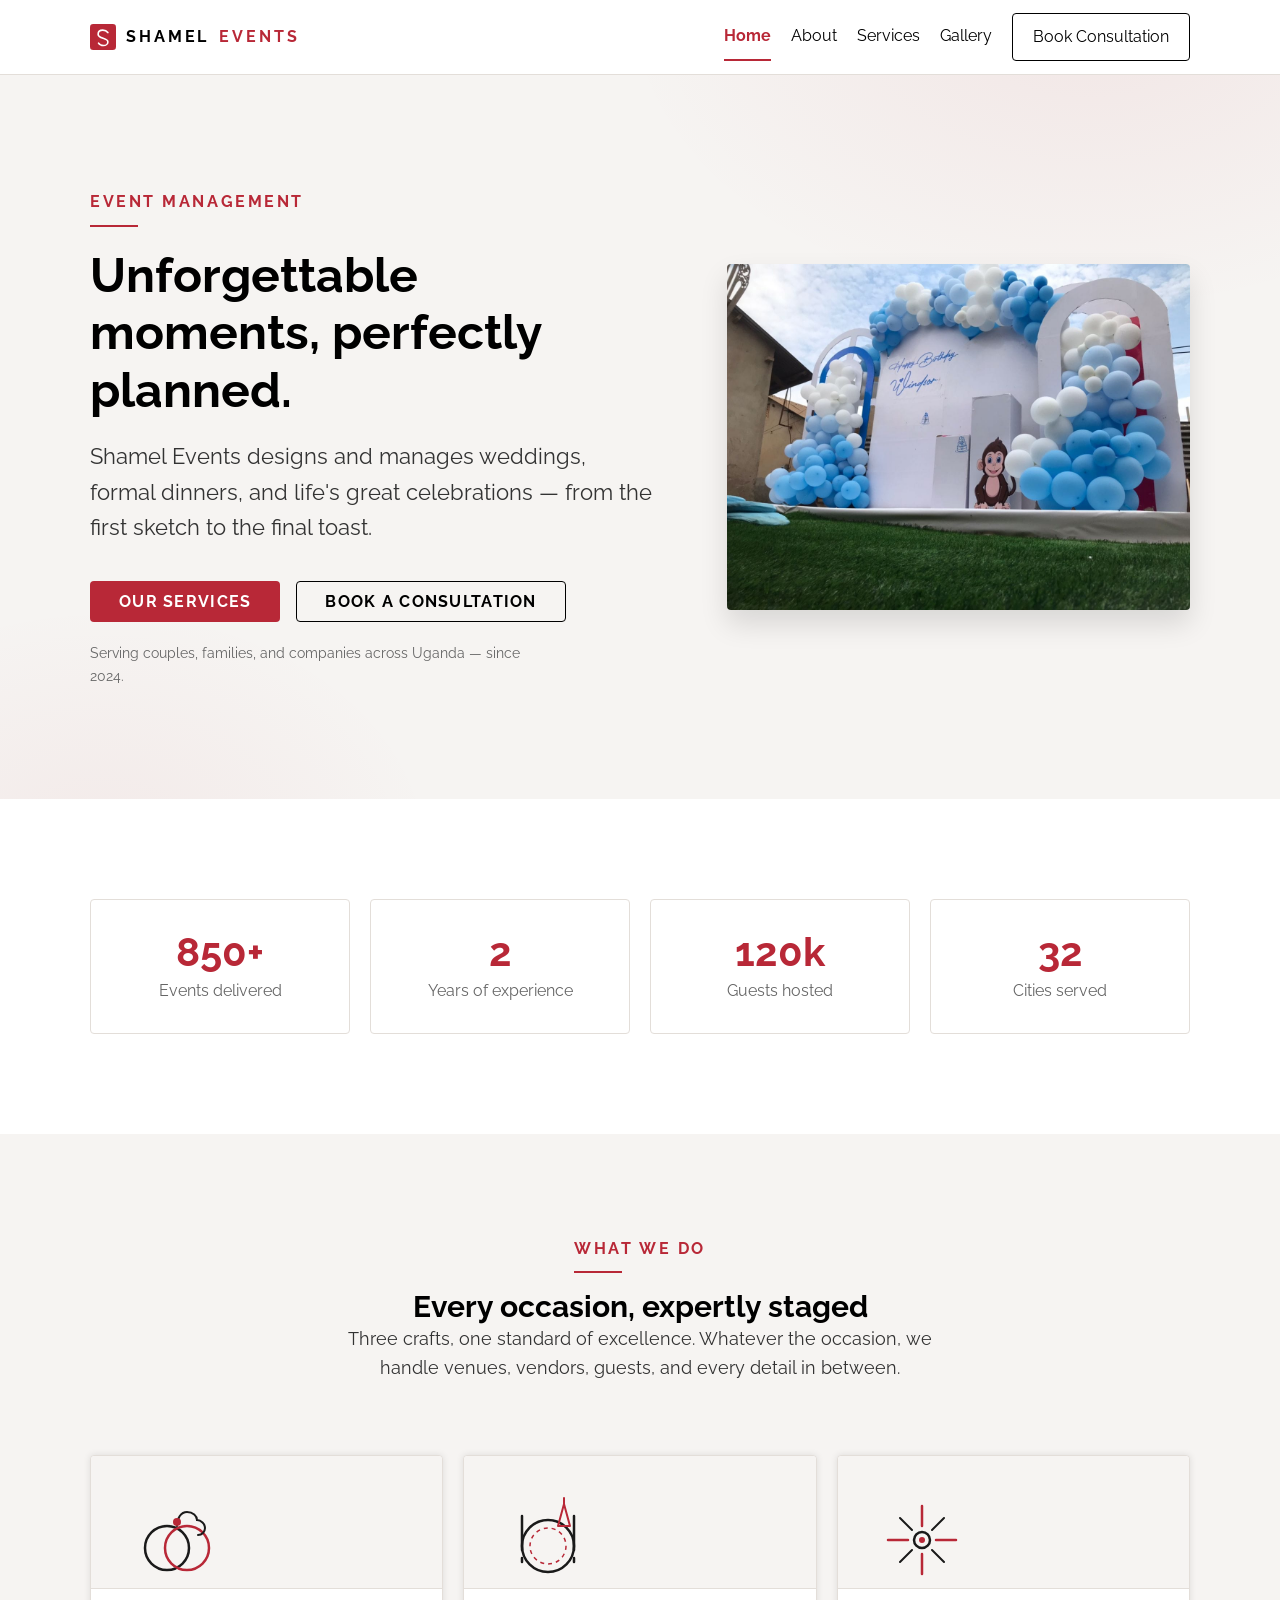
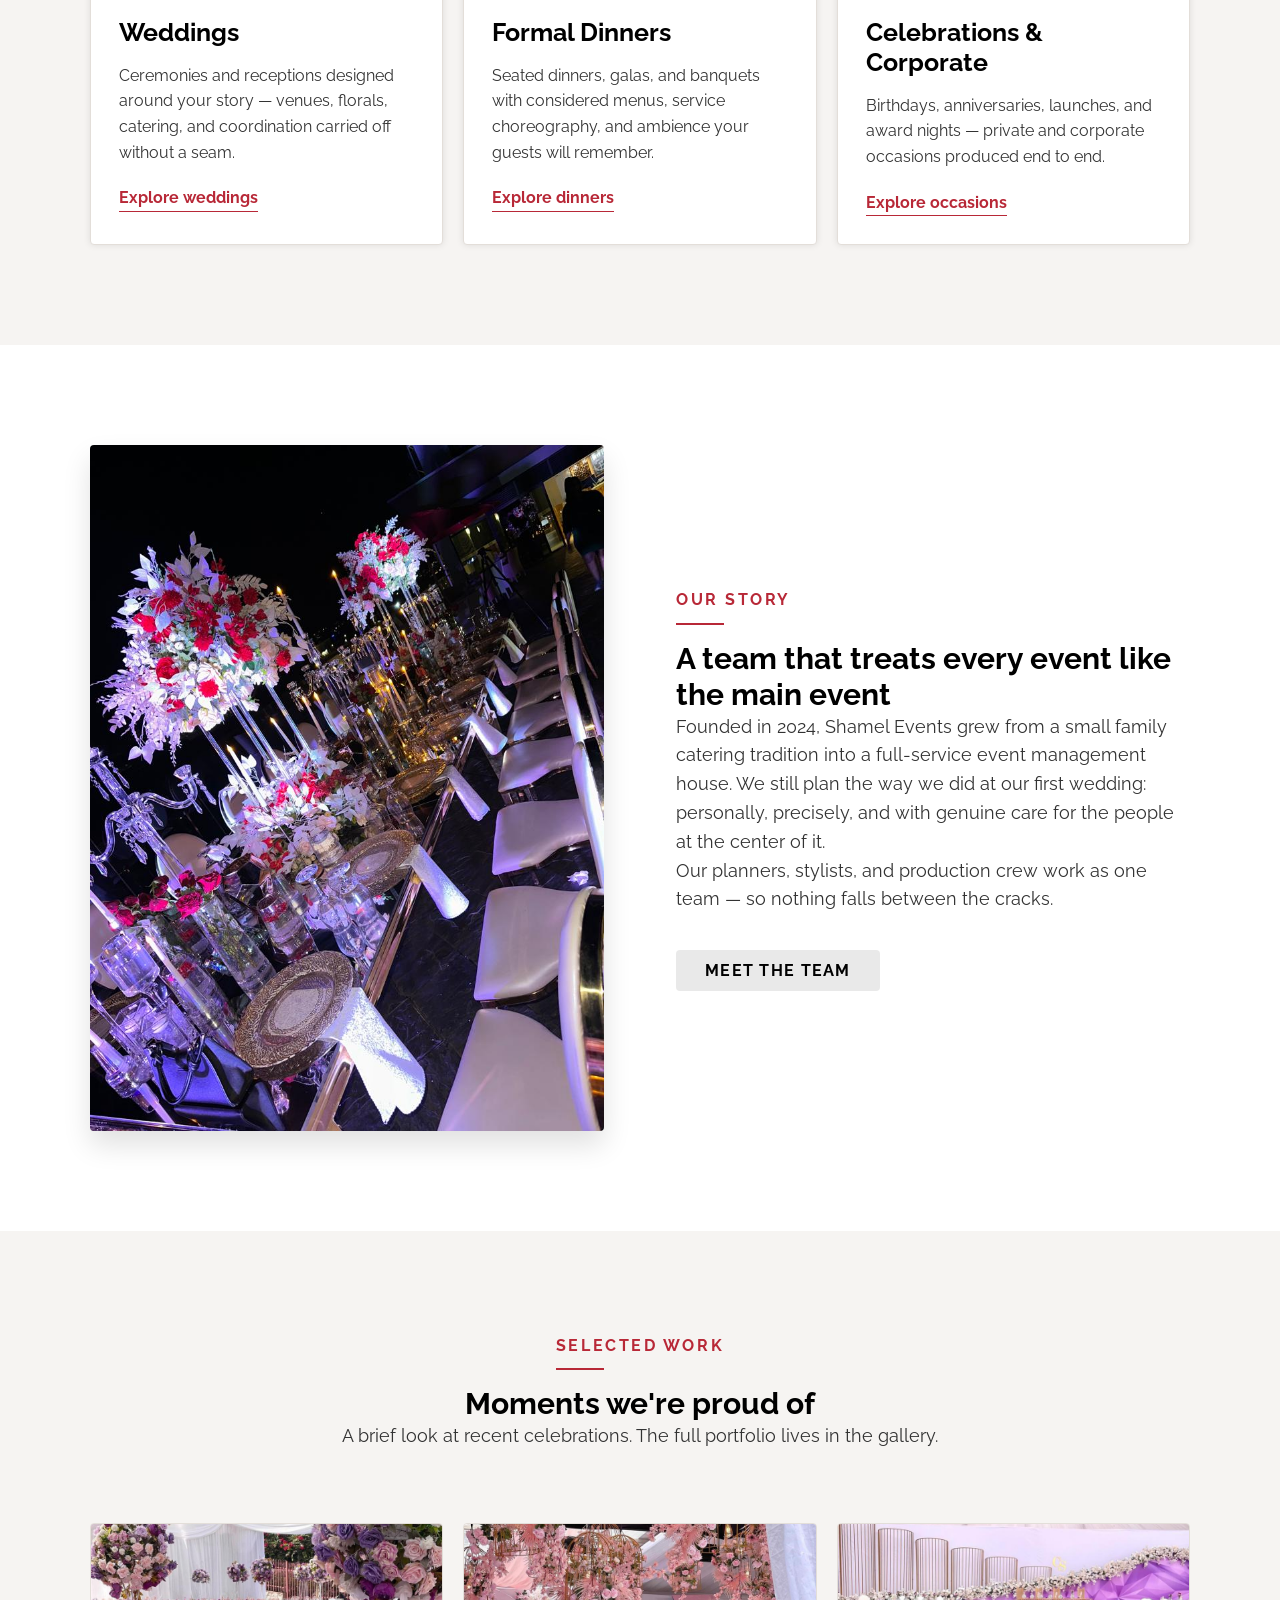
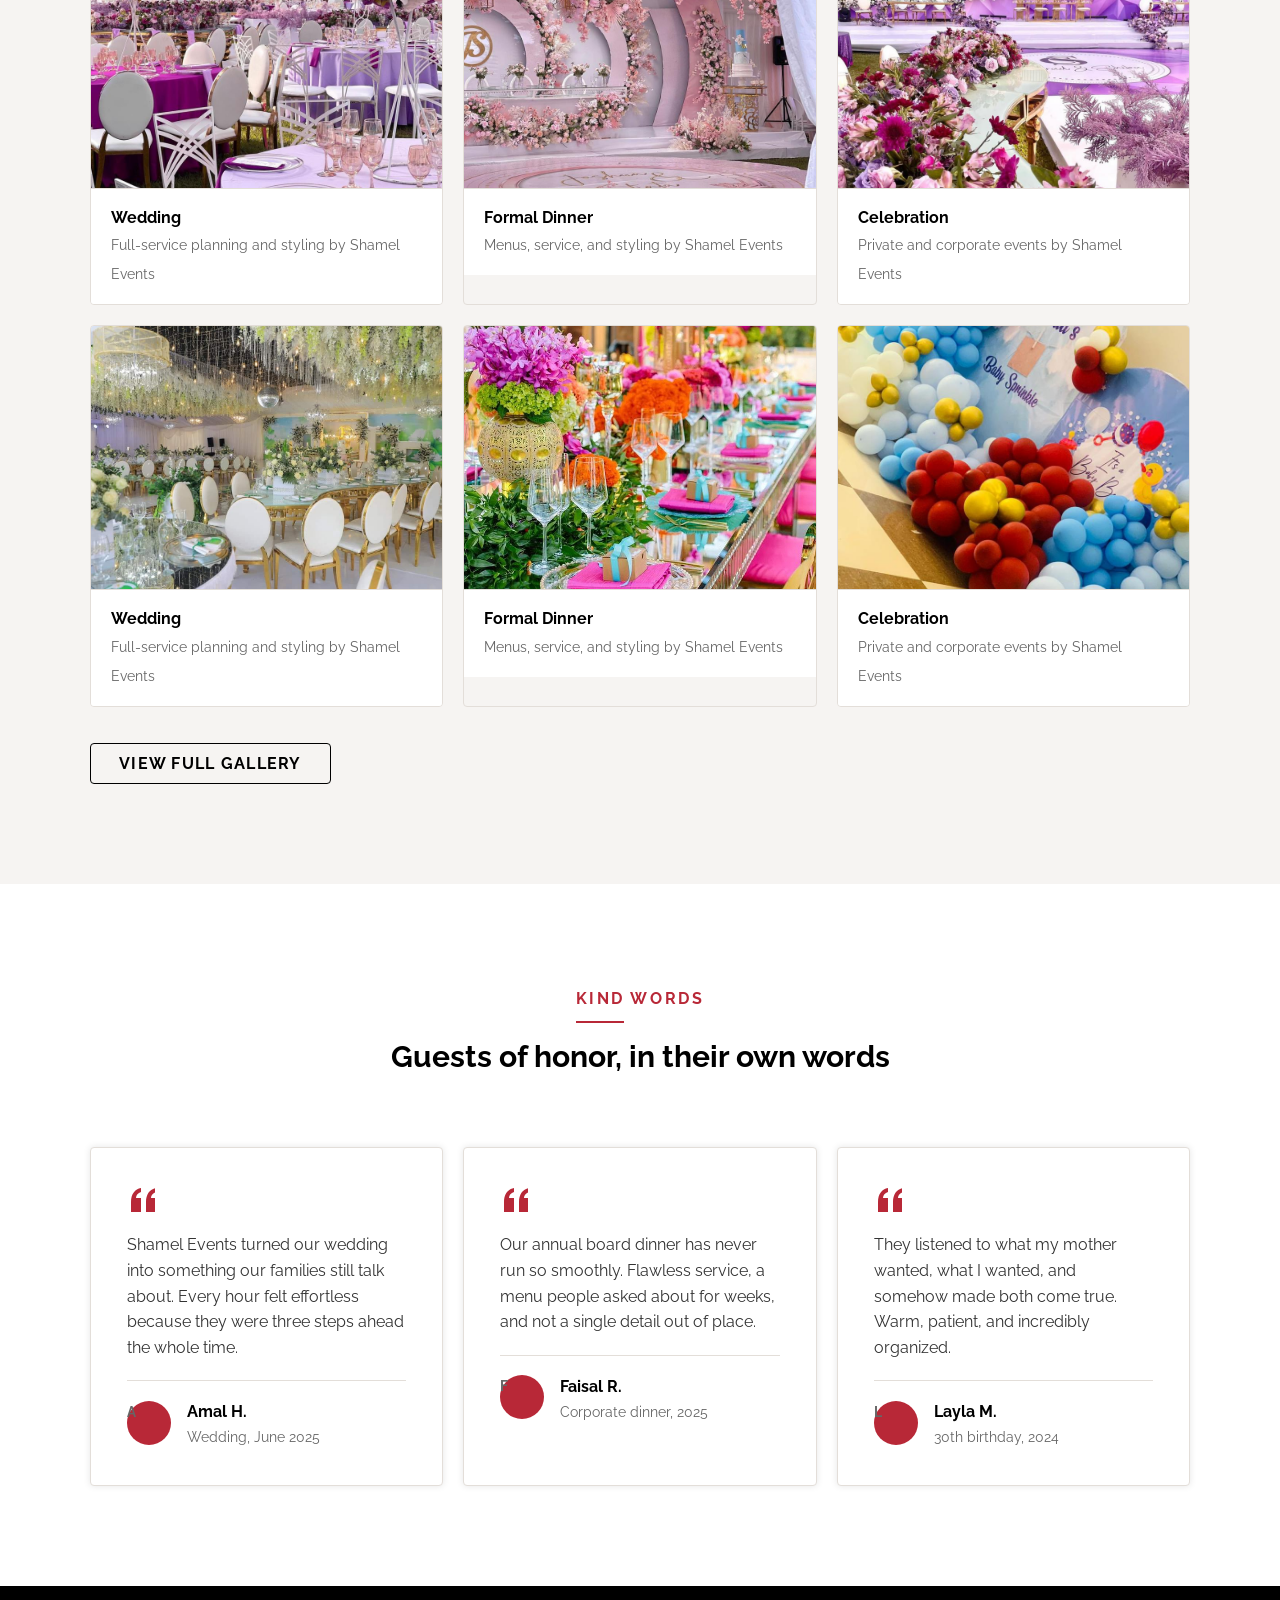
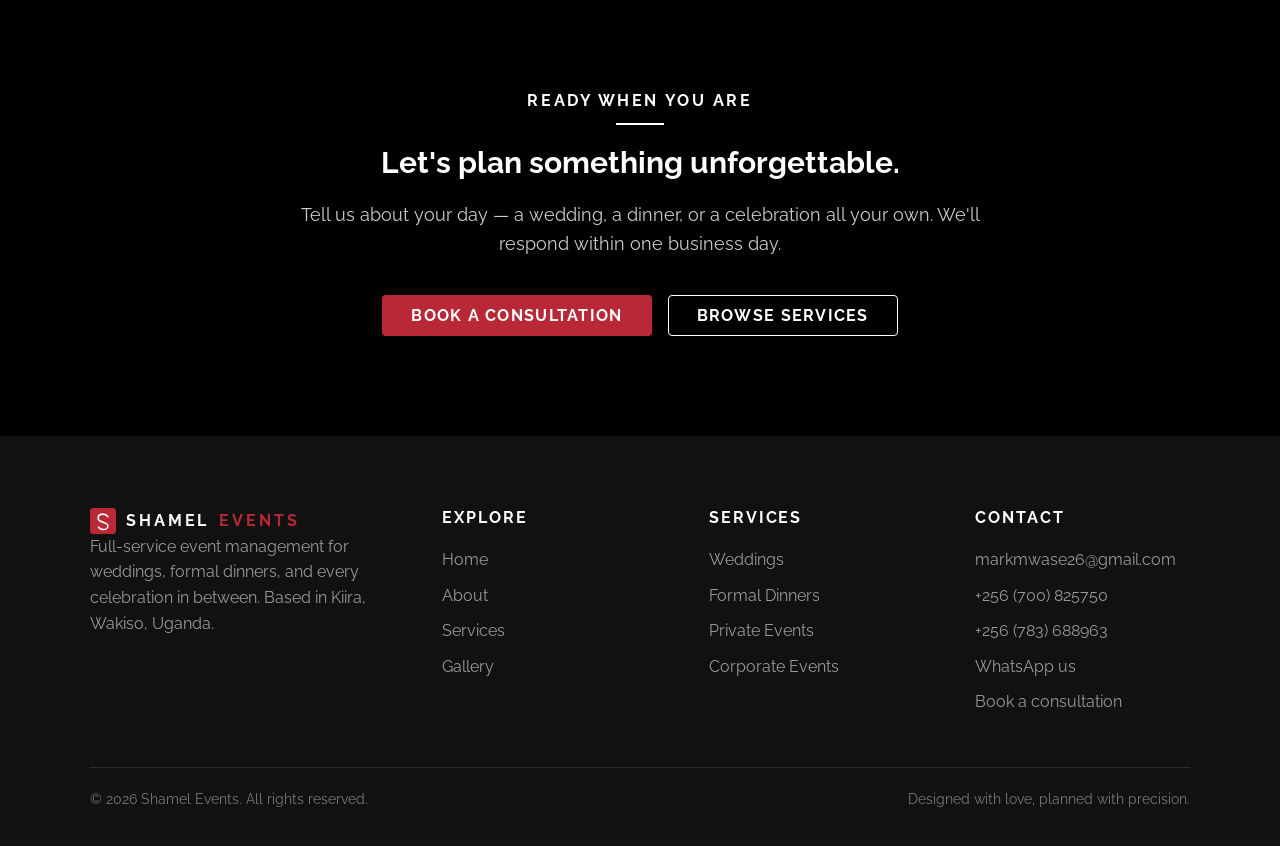
==== commit fdc54c7d: "Update company details: founding year, contacts, WhatsApp links, email, location" ====
--- a/index.html
+++ b/index.html
@@ -48,7 +48,7 @@
             <a class="btn btn-primary" href="services.html">Our Services</a>
             <a class="btn btn-outline" href="contact.html">Book a Consultation</a>
           </div>
-          <p class="hero-note">Serving couples, families, and companies worldwide — since 2012.</p>
+          <p class="hero-note">Serving couples, families, and companies across Uganda — since 2024.</p>
         </div>
         <div class="hero-art">
           <img src="assets/img/hero.jpg" alt="Event celebration produced by Shamel Events" width="1280" height="958">
@@ -61,7 +61,7 @@
       <div class="container">
         <div class="stats reveal">
           <div class="stat"><b>850+</b><span>Events delivered</span></div>
-          <div class="stat"><b>14</b><span>Years of experience</span></div>
+          <div class="stat"><b>2</b><span>Years of experience</span></div>
           <div class="stat"><b>120k</b><span>Guests hosted</span></div>
           <div class="stat"><b>32</b><span>Cities served</span></div>
         </div>
@@ -120,7 +120,7 @@
         <div class="reveal">
           <p class="eyebrow">Our Story</p>
           <h2 class="section-title" id="about-teaser-title">A team that treats every event like the main event</h2>
-          <p>Founded in 2012, Shamel Events grew from a small family catering tradition into a full-service event management house. We still plan the way we did at our first wedding: personally, precisely, and with genuine care for the people at the center of it.</p>
+          <p>Founded in 2024, Shamel Events grew from a small family catering tradition into a full-service event management house. We still plan the way we did at our first wedding: personally, precisely, and with genuine care for the people at the center of it.</p>
           <p>Our planners, stylists, and production crew work as one team — so nothing falls between the cracks.</p>
           <div class="hero-actions">
             <a class="btn btn-default" href="about.html">Meet the Team</a>
@@ -231,7 +231,7 @@
             </svg>
             Shamel <em>Events</em>
           </a>
-          <p>Full-service event management for weddings, formal dinners, and every celebration in between.</p>
+          <p>Full-service event management for weddings, formal dinners, and every celebration in between. Based in Kiira, Wakiso, Uganda.</p>
         </div>
         <div>
           <h4>Explore</h4>
@@ -254,8 +254,10 @@
         <div>
           <h4>Contact</h4>
           <ul>
-            <li><a href="mailto:hello@shamelevents.com">hello@shamelevents.com</a></li>
-            <li><a href="tel:+15550142635">+1 (555) 014-2635</a></li>
+            <li><a href="mailto:markmwase26@gmail.com">markmwase26@gmail.com</a></li>
+            <li><a href="tel:+256700825750">+256 (700) 825750</a></li>
+            <li><a href="tel:+256783688963">+256 (783) 688963</a></li>
+            <li><a href="https://wa.me/256700825750?text=Hello%20Shamel%20Events!%20I%20would%20like%20to%20plan%20an%20event." target="_blank" rel="noopener">WhatsApp us</a></li>
             <li><a href="contact.html">Book a consultation</a></li>
           </ul>
         </div>
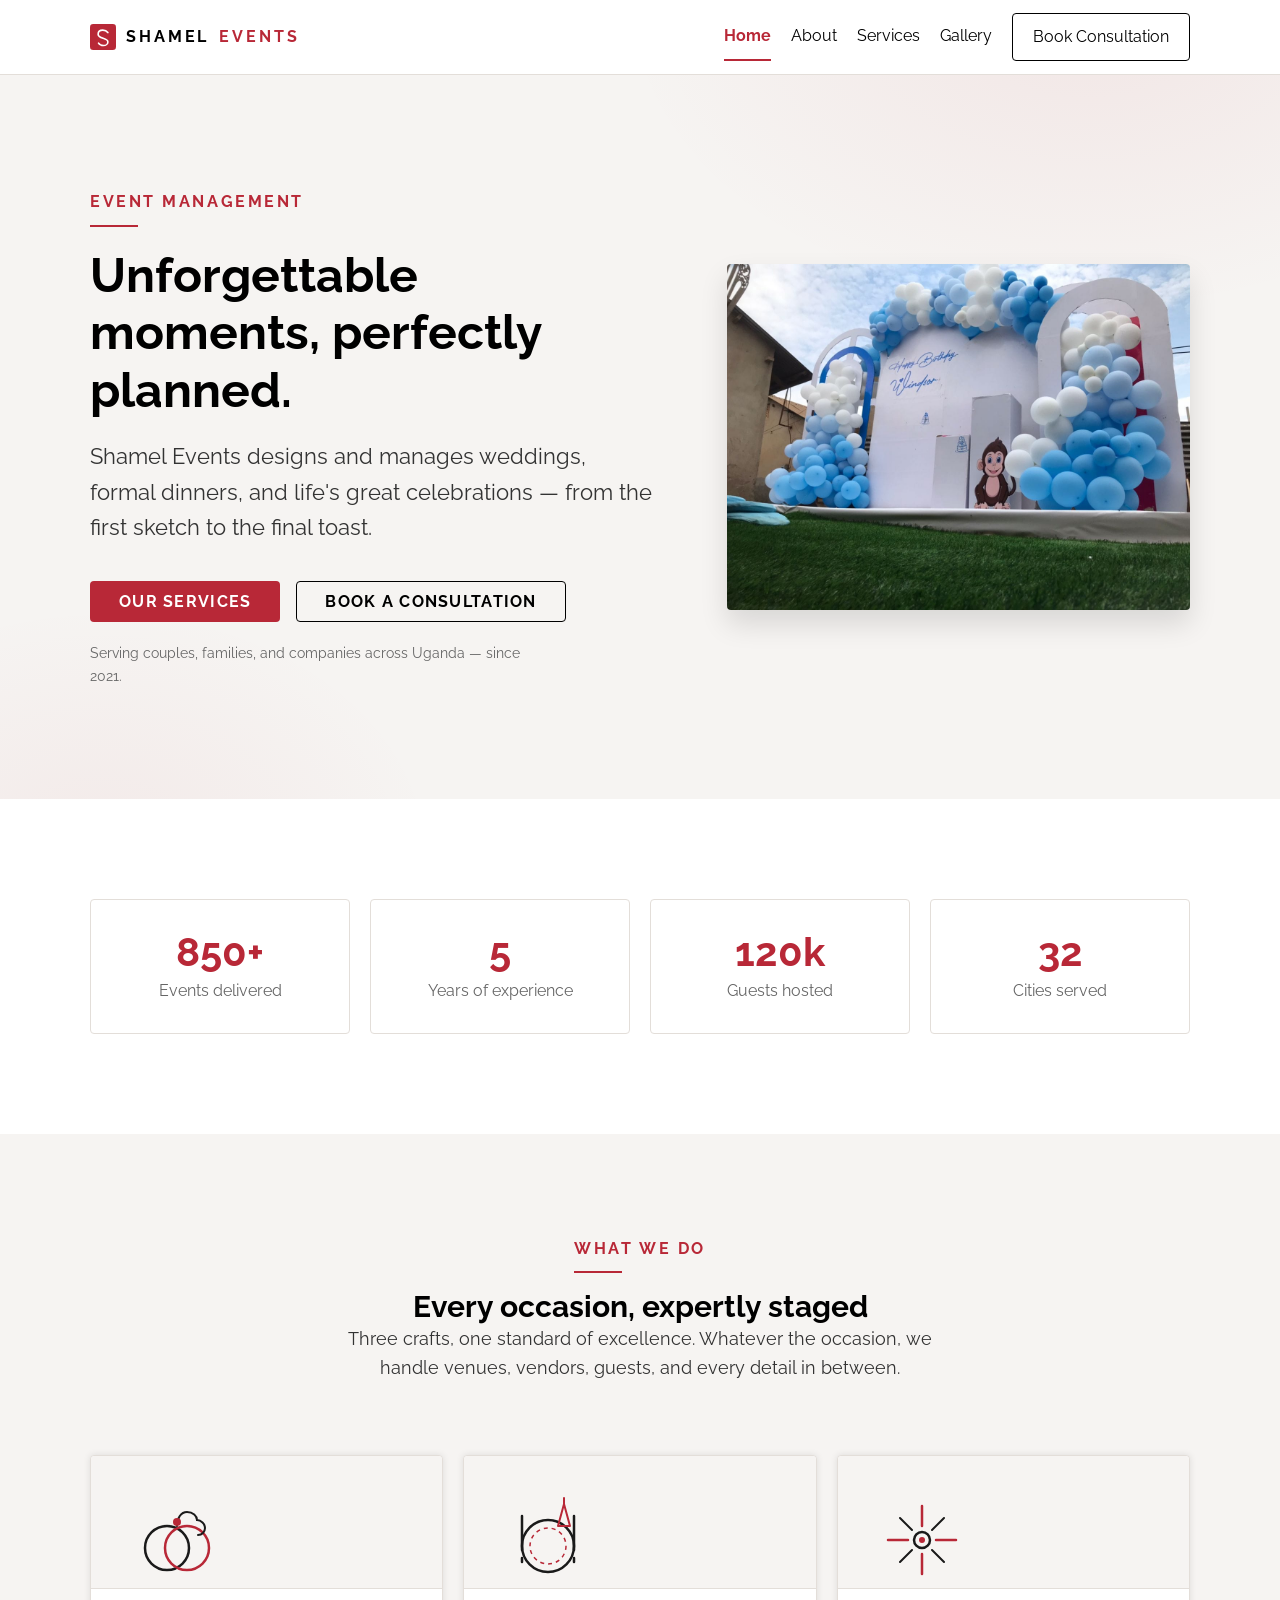
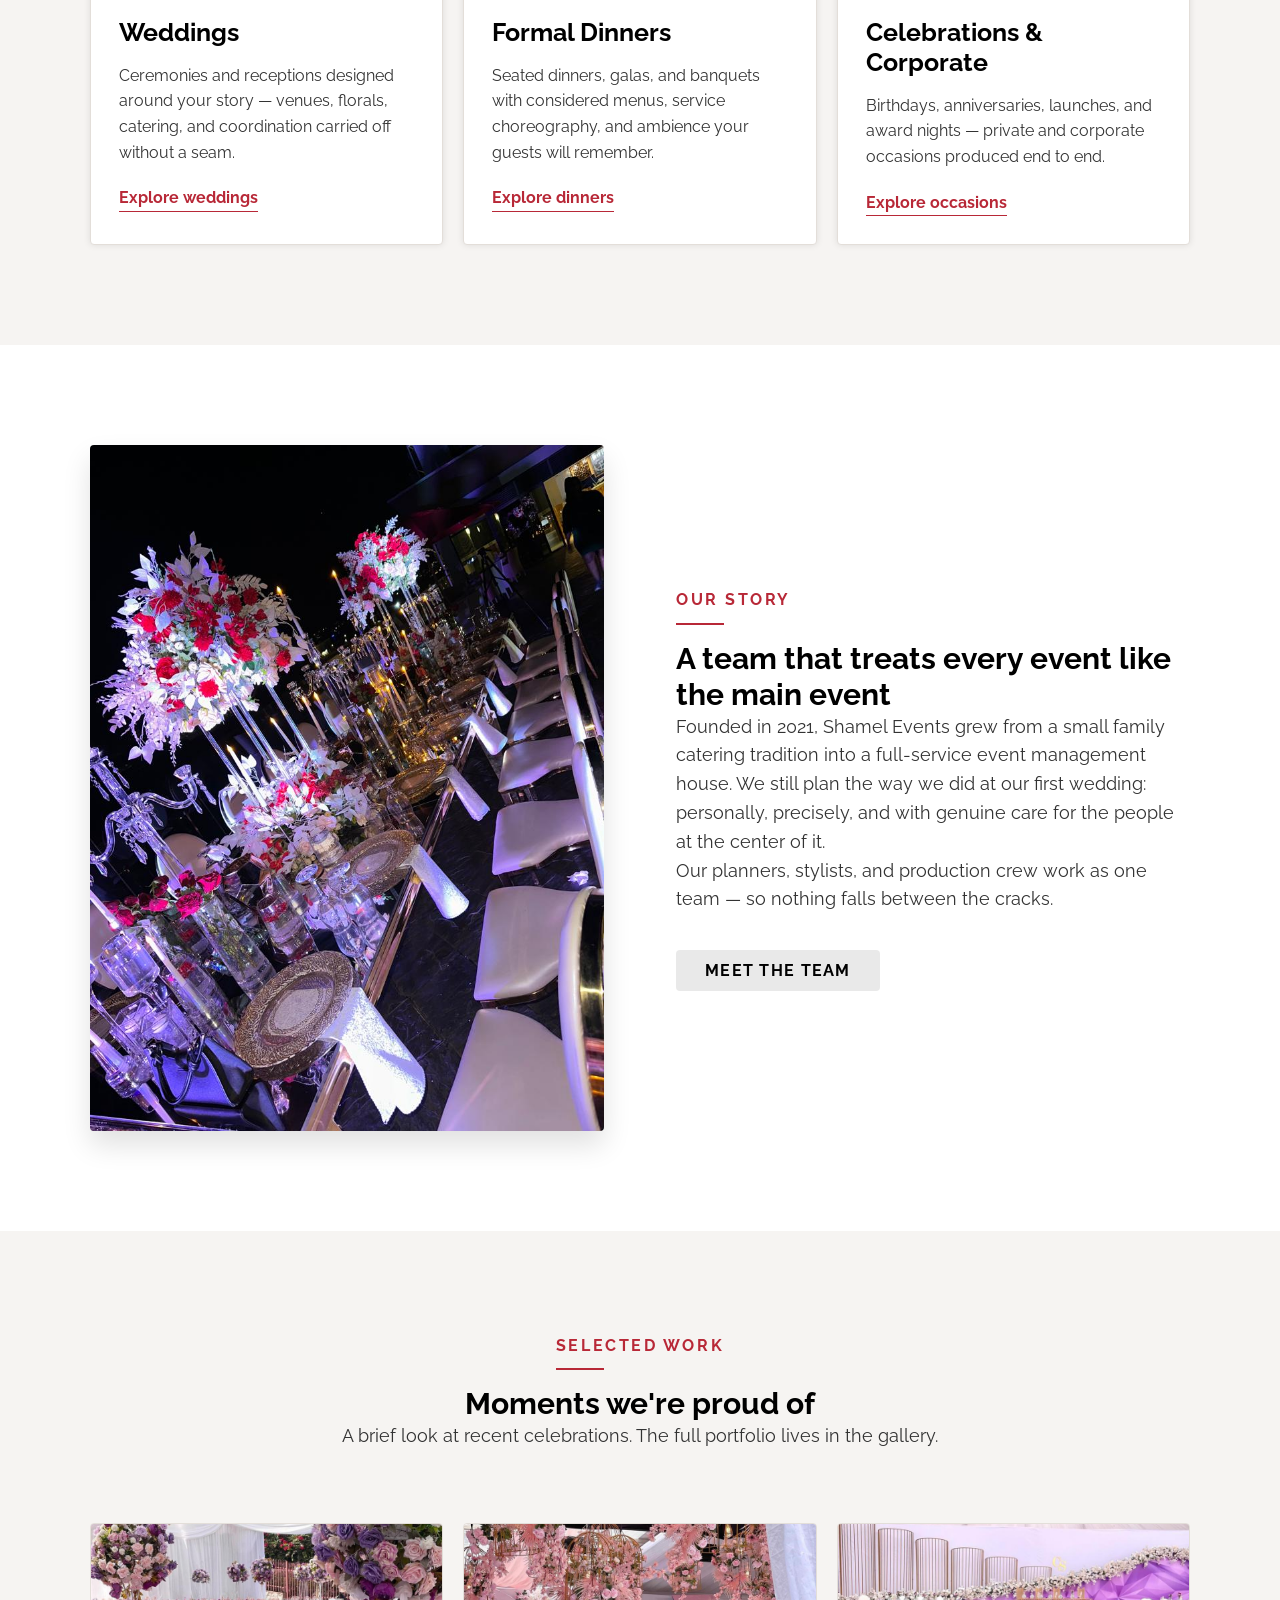
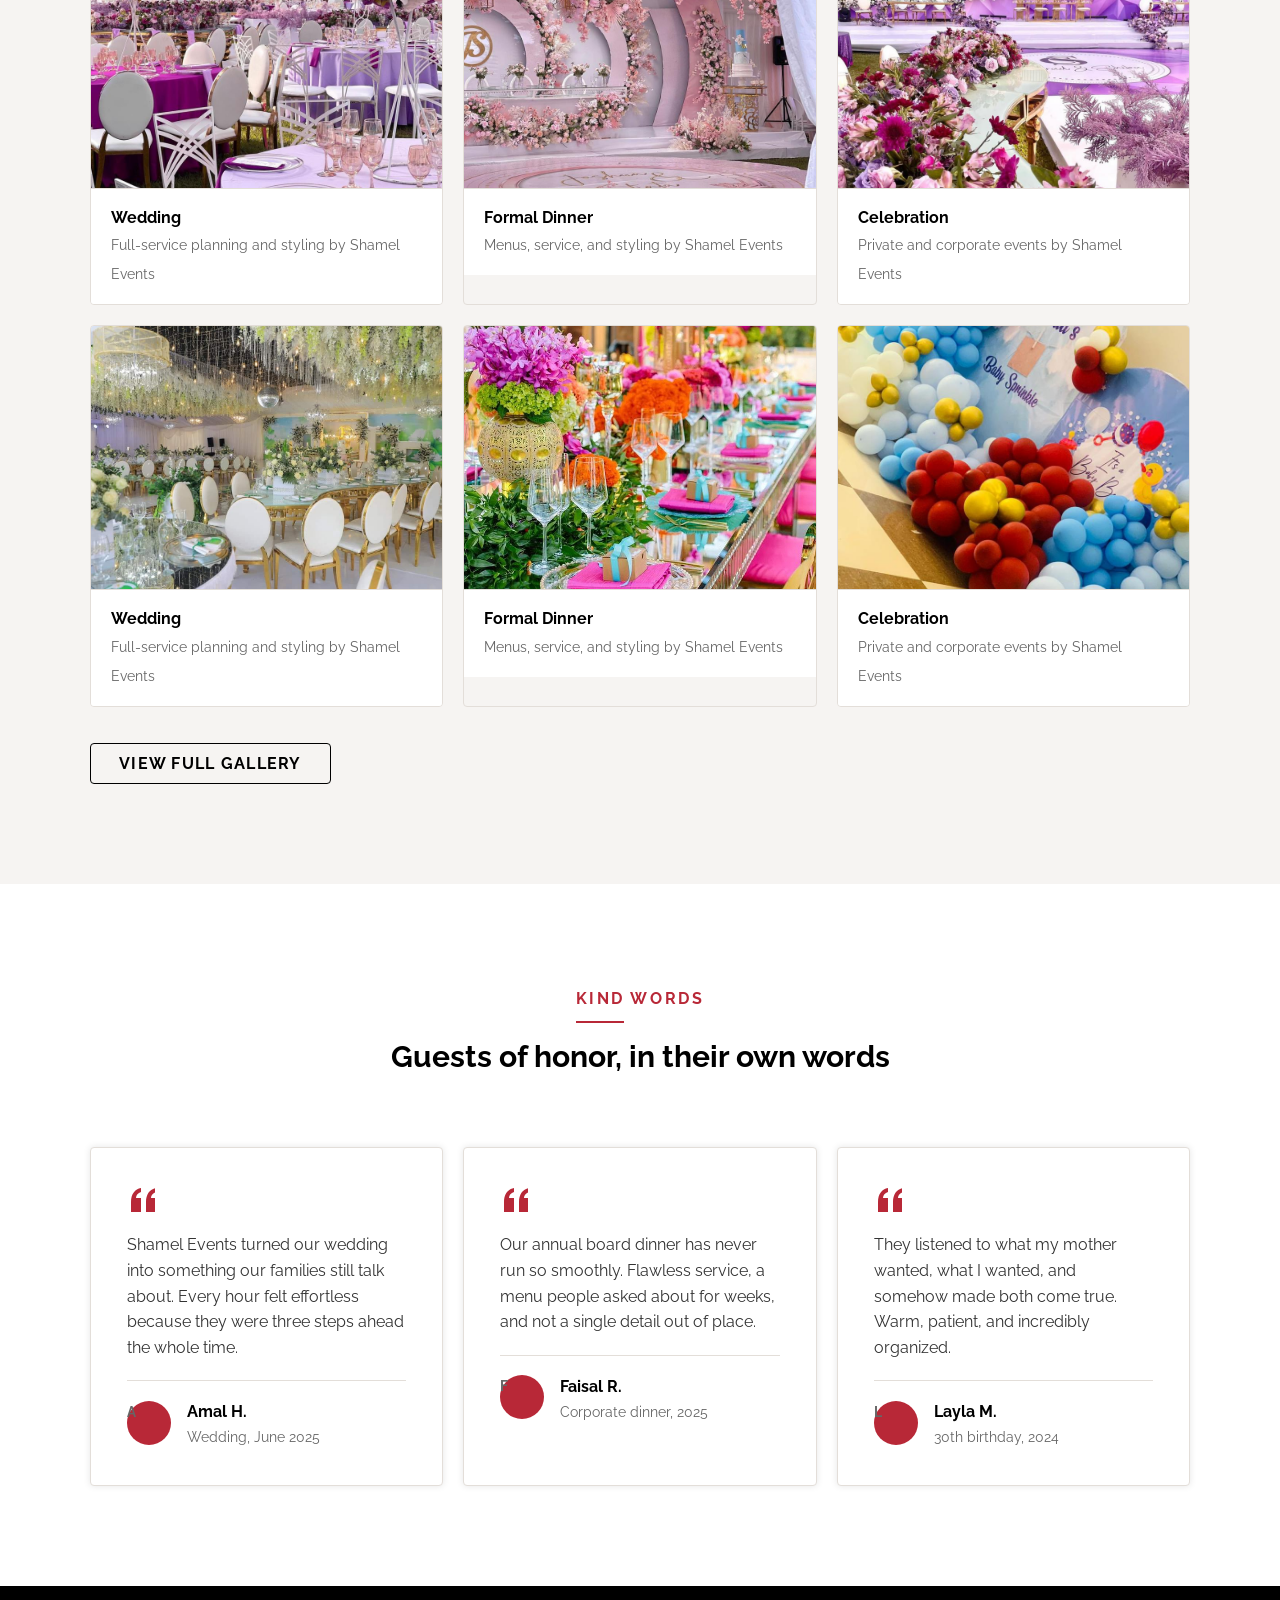
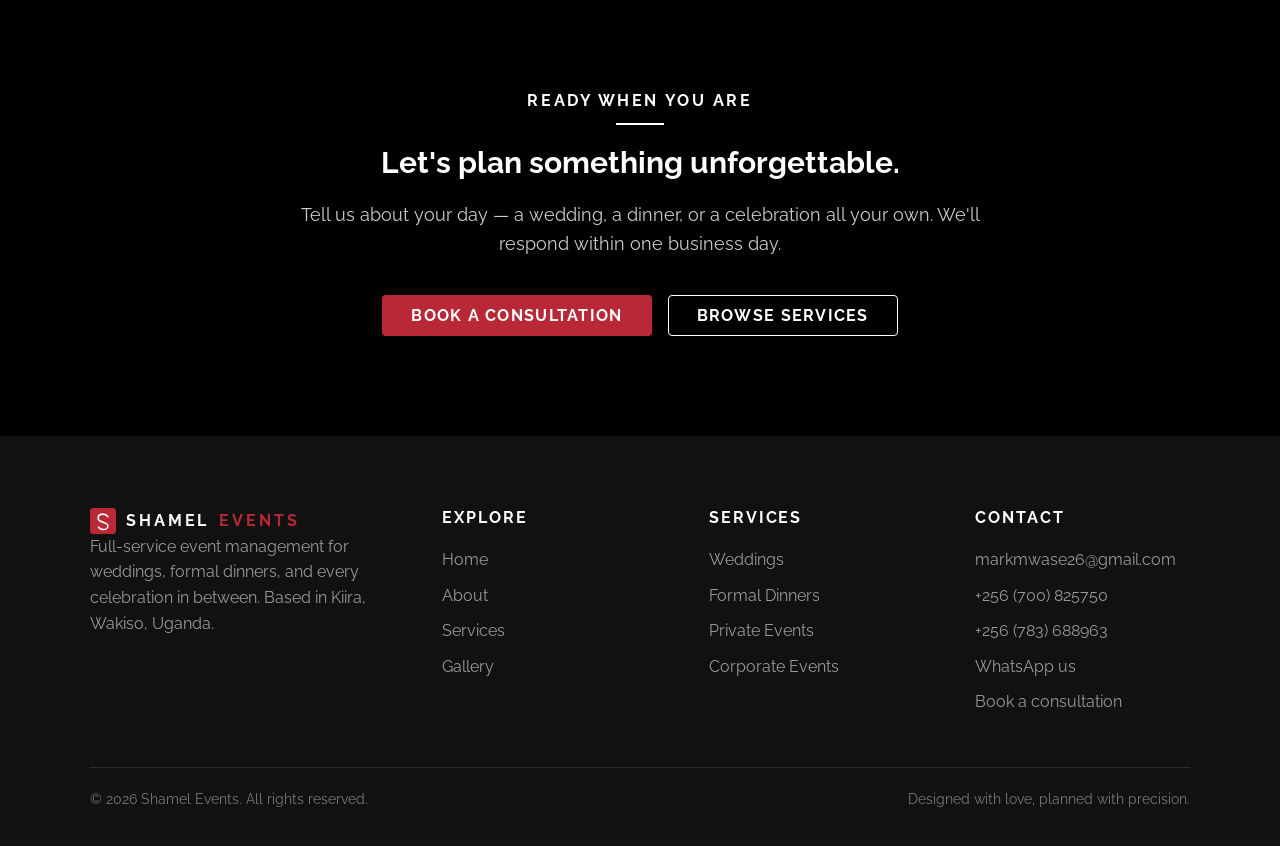
==== commit ba86c3fd: "Add founder photos to team section and update years of experience to 5" ====
--- a/index.html
+++ b/index.html
@@ -48,7 +48,7 @@
             <a class="btn btn-primary" href="services.html">Our Services</a>
             <a class="btn btn-outline" href="contact.html">Book a Consultation</a>
           </div>
-          <p class="hero-note">Serving couples, families, and companies across Uganda — since 2024.</p>
+          <p class="hero-note">Serving couples, families, and companies across Uganda — since 2021.</p>
         </div>
         <div class="hero-art">
           <img src="assets/img/hero.jpg" alt="Event celebration produced by Shamel Events" width="1280" height="958">
@@ -61,7 +61,7 @@
       <div class="container">
         <div class="stats reveal">
           <div class="stat"><b>850+</b><span>Events delivered</span></div>
-          <div class="stat"><b>2</b><span>Years of experience</span></div>
+          <div class="stat"><b>5</b><span>Years of experience</span></div>
           <div class="stat"><b>120k</b><span>Guests hosted</span></div>
           <div class="stat"><b>32</b><span>Cities served</span></div>
         </div>
@@ -120,7 +120,7 @@
         <div class="reveal">
           <p class="eyebrow">Our Story</p>
           <h2 class="section-title" id="about-teaser-title">A team that treats every event like the main event</h2>
-          <p>Founded in 2024, Shamel Events grew from a small family catering tradition into a full-service event management house. We still plan the way we did at our first wedding: personally, precisely, and with genuine care for the people at the center of it.</p>
+          <p>Founded in 2021, Shamel Events grew from a small family catering tradition into a full-service event management house. We still plan the way we did at our first wedding: personally, precisely, and with genuine care for the people at the center of it.</p>
           <p>Our planners, stylists, and production crew work as one team — so nothing falls between the cracks.</p>
           <div class="hero-actions">
             <a class="btn btn-default" href="about.html">Meet the Team</a>
--- a/css/styles.css
+++ b/css/styles.css
@@ -541,6 +541,20 @@
   height: 96px;
 }
 
+.card-art-photo {
+  padding: 0;
+  aspect-ratio: 4 / 3;
+  overflow: hidden;
+}
+
+.card-art-photo img {
+  display: block;
+  width: 100%;
+  height: 100%;
+  object-fit: cover;
+  object-position: top center;
+}
+
 .card-body {
   padding: var(--space-7);
 }
